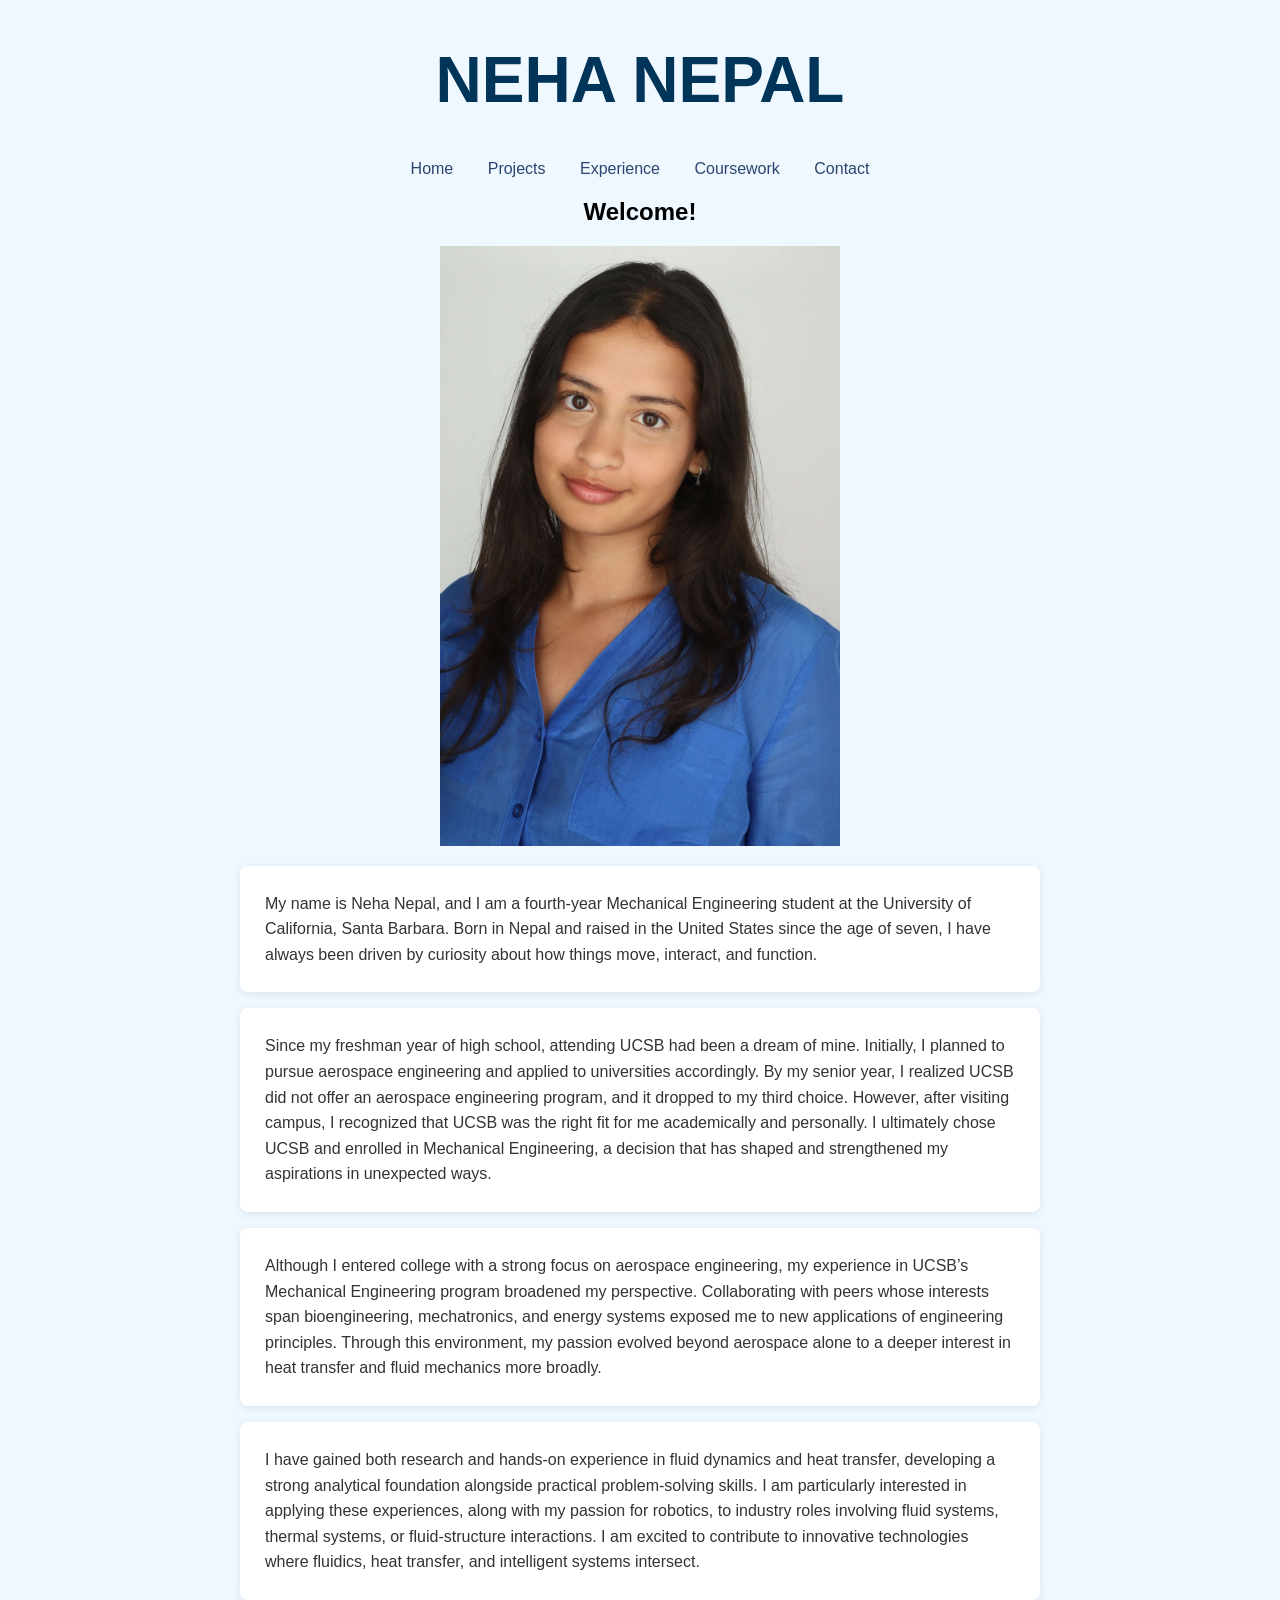
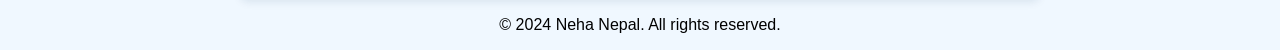
==== index.html @ f3dcdce3 "Update index.html" ====
<!DOCTYPE html>

<html lang="en">

<head>

  <meta charset="UTF-8" />

  <meta name="viewport" content="width=device-width, initial-scale=1.0" />

  <link rel="stylesheet" href="styles.css" />

  <title>Neha Nepal | Portfolio</title>

  <style>

  body {

    background-color: #f0f8ff;

    font-family: sans-serif;

    margin: 0;

    padding: 0;

  }

  header, h2 {

    text-align: center;

  }

  nav ul {

    list-style: none;

    padding: 0;

  }

  nav ul li {

    display: inline;

    margin: 0 15px;

  }

  a {

    color: #2B4570;

    text-decoration: none;

  }

  a:hover {

    color: #7180AC;

    text-decoration: underline;

  }

  #intro {

    max-width: 800px;

    margin: 0 auto;

    text-align: left;

  }

  #intro p {

    line-height: 1.6;

    color: #333;

    background-color: white;

    padding: 25px;

    border-radius: 8px;

    box-shadow: 0 2px 8px rgba(0, 52, 89, 0.1);

  }

  #intro img {

    display: block;

    margin: 20px auto;

  }

  footer {

    text-align: center;

  }

</style>

</head>

<body>

  <header>

    <h1 style="font-size: 4rem; color: #003459;">NEHA NEPAL</h1>

    <nav>

      <ul>

        <li><a href="index.html">Home</a></li>

        <li><a href="projects.html">Projects</a></li>

        <li><a href="experience.html">Experience</a></li>

        <li><a href="coursework.html">Coursework</a></li>

        <li><a href="contact.html">Contact</a></li>

      </ul>

    </nav>

  </header>

  <section id="intro">

   <h2>Welcome!</h2>
    <div class="intro-container">

    <img src="nehanepal@ucsb.edu-c0a8d455.jpg" width="400" alt="Neha Nepal" />

    <div class="intro-text">

    <p>My name is Neha Nepal, and I am a fourth-year Mechanical Engineering student at the University of California, Santa Barbara. Born in Nepal and raised in the United States since the age of seven, I have always been driven by curiosity about how things move, interact, and function. </p>



<p>Since my freshman year of high school, attending UCSB had been a dream of mine. Initially, I planned to pursue aerospace engineering and applied to universities accordingly. By my senior year, I realized UCSB did not offer an aerospace engineering program, and it dropped to my third choice. However, after visiting campus, I recognized that UCSB was the right fit for me academically and personally. I ultimately chose UCSB and enrolled in Mechanical Engineering, a decision that has shaped and strengthened my aspirations in unexpected ways.</p>



<p>Although I entered college with a strong focus on aerospace engineering, my experience in UCSB’s Mechanical Engineering program broadened my perspective. Collaborating with peers whose interests span bioengineering, mechatronics, and energy systems exposed me to new applications of engineering principles. Through this environment, my passion evolved beyond aerospace alone to a deeper interest in heat transfer and fluid mechanics more broadly.</p>



<p>I have gained both research and hands-on experience in fluid dynamics and heat transfer, developing a strong analytical foundation alongside practical problem-solving skills. I am particularly interested in applying these experiences, along with my passion for robotics, to industry roles involving fluid systems, thermal systems, or fluid-structure interactions. I am excited to contribute to innovative technologies where fluidics, heat transfer, and intelligent systems intersect.</p>

  </div>

  </div>
</section>



  <footer>

    <p>&copy; 2024 Neha Nepal. All rights reserved.</p>

  </footer>

</body>

</html>
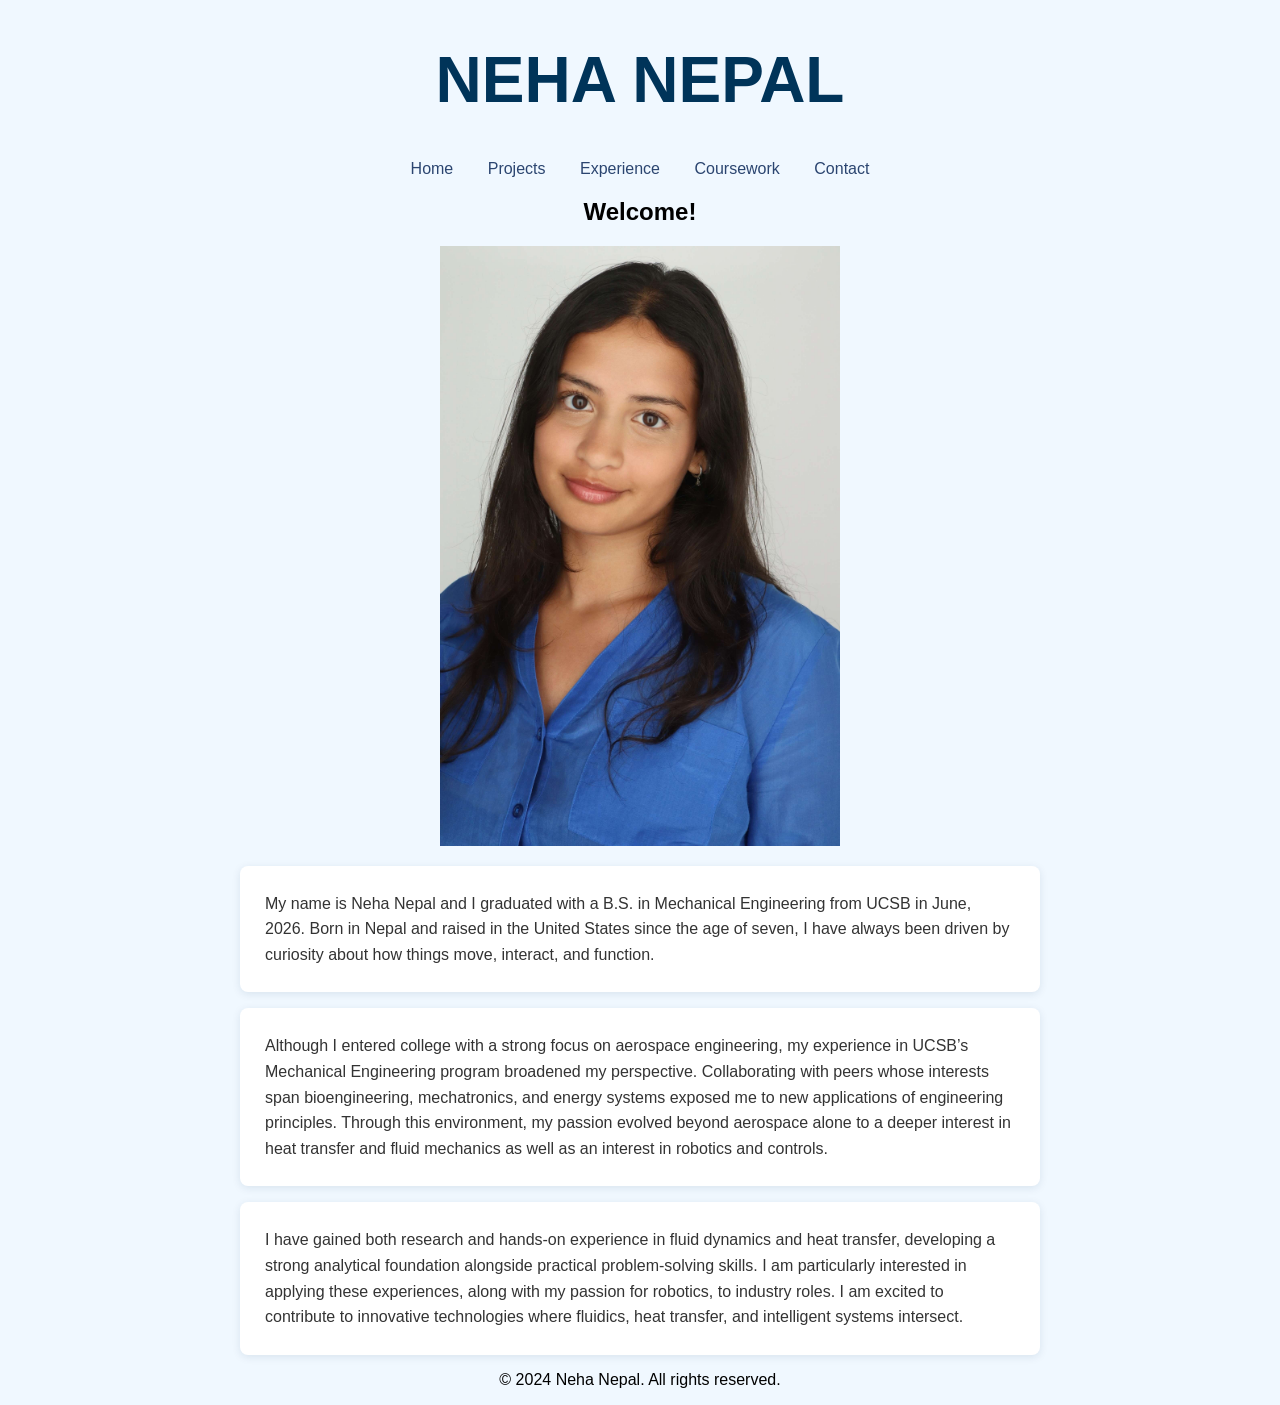
==== commit a9988194: "Update index.html" ====
--- a/index.html
+++ b/index.html
@@ -143,19 +143,14 @@
 
     <div class="intro-text">
 
-    <p>My name is Neha Nepal, and I am a fourth-year Mechanical Engineering student at the University of California, Santa Barbara. Born in Nepal and raised in the United States since the age of seven, I have always been driven by curiosity about how things move, interact, and function. </p>
+   <p>My name is Neha Nepal and I graduated with a B.S. in Mechanical Engineering from UCSB in June, 2026. Born in Nepal and raised in the United States since the age of seven, I have always been driven by curiosity about how things move, interact, and function. </p>
+
+
+<p>Although I entered college with a strong focus on aerospace engineering, my experience in UCSB’s Mechanical Engineering program broadened my perspective. Collaborating with peers whose interests span bioengineering, mechatronics, and energy systems exposed me to new applications of engineering principles. Through this environment, my passion evolved beyond aerospace alone to a deeper interest in heat transfer and fluid mechanics as well as an interest in robotics and controls.</p>
 
 
 
-<p>Since my freshman year of high school, attending UCSB had been a dream of mine. Initially, I planned to pursue aerospace engineering and applied to universities accordingly. By my senior year, I realized UCSB did not offer an aerospace engineering program, and it dropped to my third choice. However, after visiting campus, I recognized that UCSB was the right fit for me academically and personally. I ultimately chose UCSB and enrolled in Mechanical Engineering, a decision that has shaped and strengthened my aspirations in unexpected ways.</p>
-
-
-
-<p>Although I entered college with a strong focus on aerospace engineering, my experience in UCSB’s Mechanical Engineering program broadened my perspective. Collaborating with peers whose interests span bioengineering, mechatronics, and energy systems exposed me to new applications of engineering principles. Through this environment, my passion evolved beyond aerospace alone to a deeper interest in heat transfer and fluid mechanics more broadly.</p>
-
-
-
-<p>I have gained both research and hands-on experience in fluid dynamics and heat transfer, developing a strong analytical foundation alongside practical problem-solving skills. I am particularly interested in applying these experiences, along with my passion for robotics, to industry roles involving fluid systems, thermal systems, or fluid-structure interactions. I am excited to contribute to innovative technologies where fluidics, heat transfer, and intelligent systems intersect.</p>
+<p>I have gained both research and hands-on experience in fluid dynamics and heat transfer, developing a strong analytical foundation alongside practical problem-solving skills. I am particularly interested in applying these experiences, along with my passion for robotics, to industry roles. I am excited to contribute to innovative technologies where fluidics, heat transfer, and intelligent systems intersect.</p>
 
   </div>
 
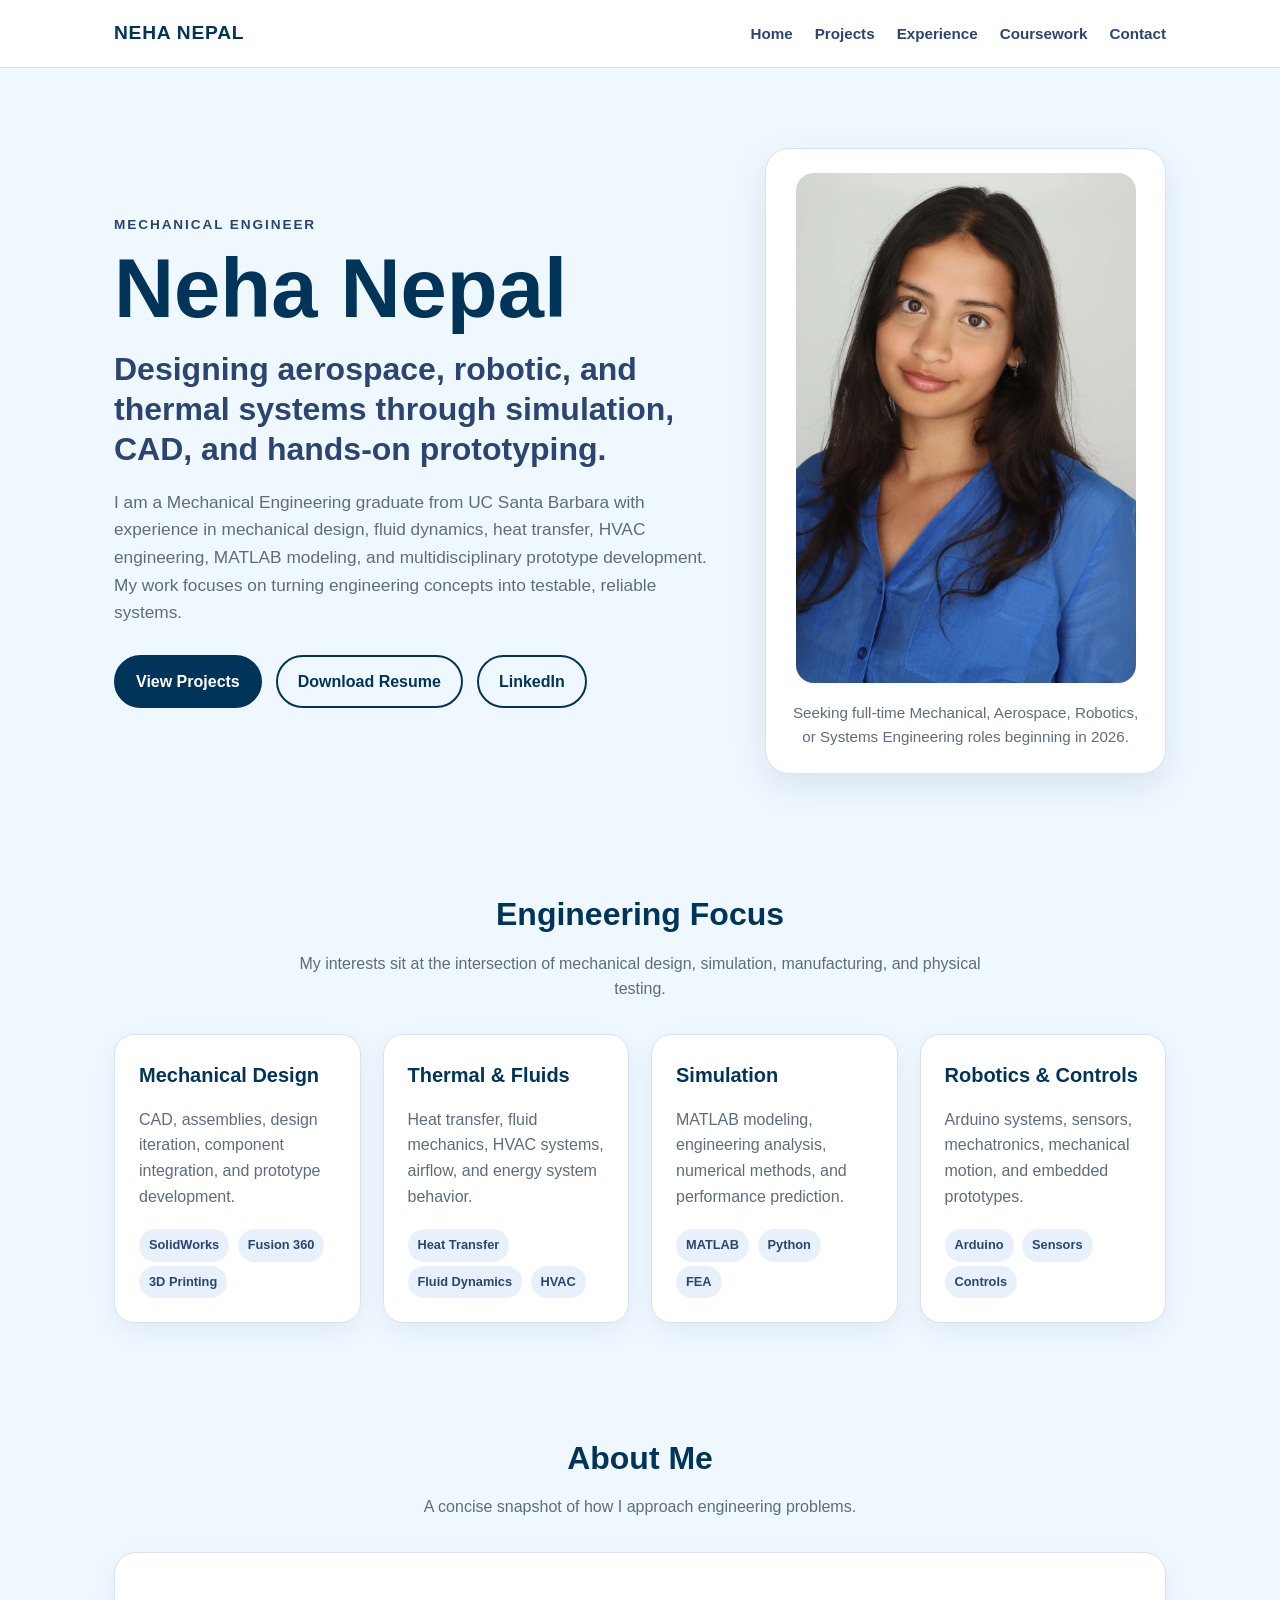
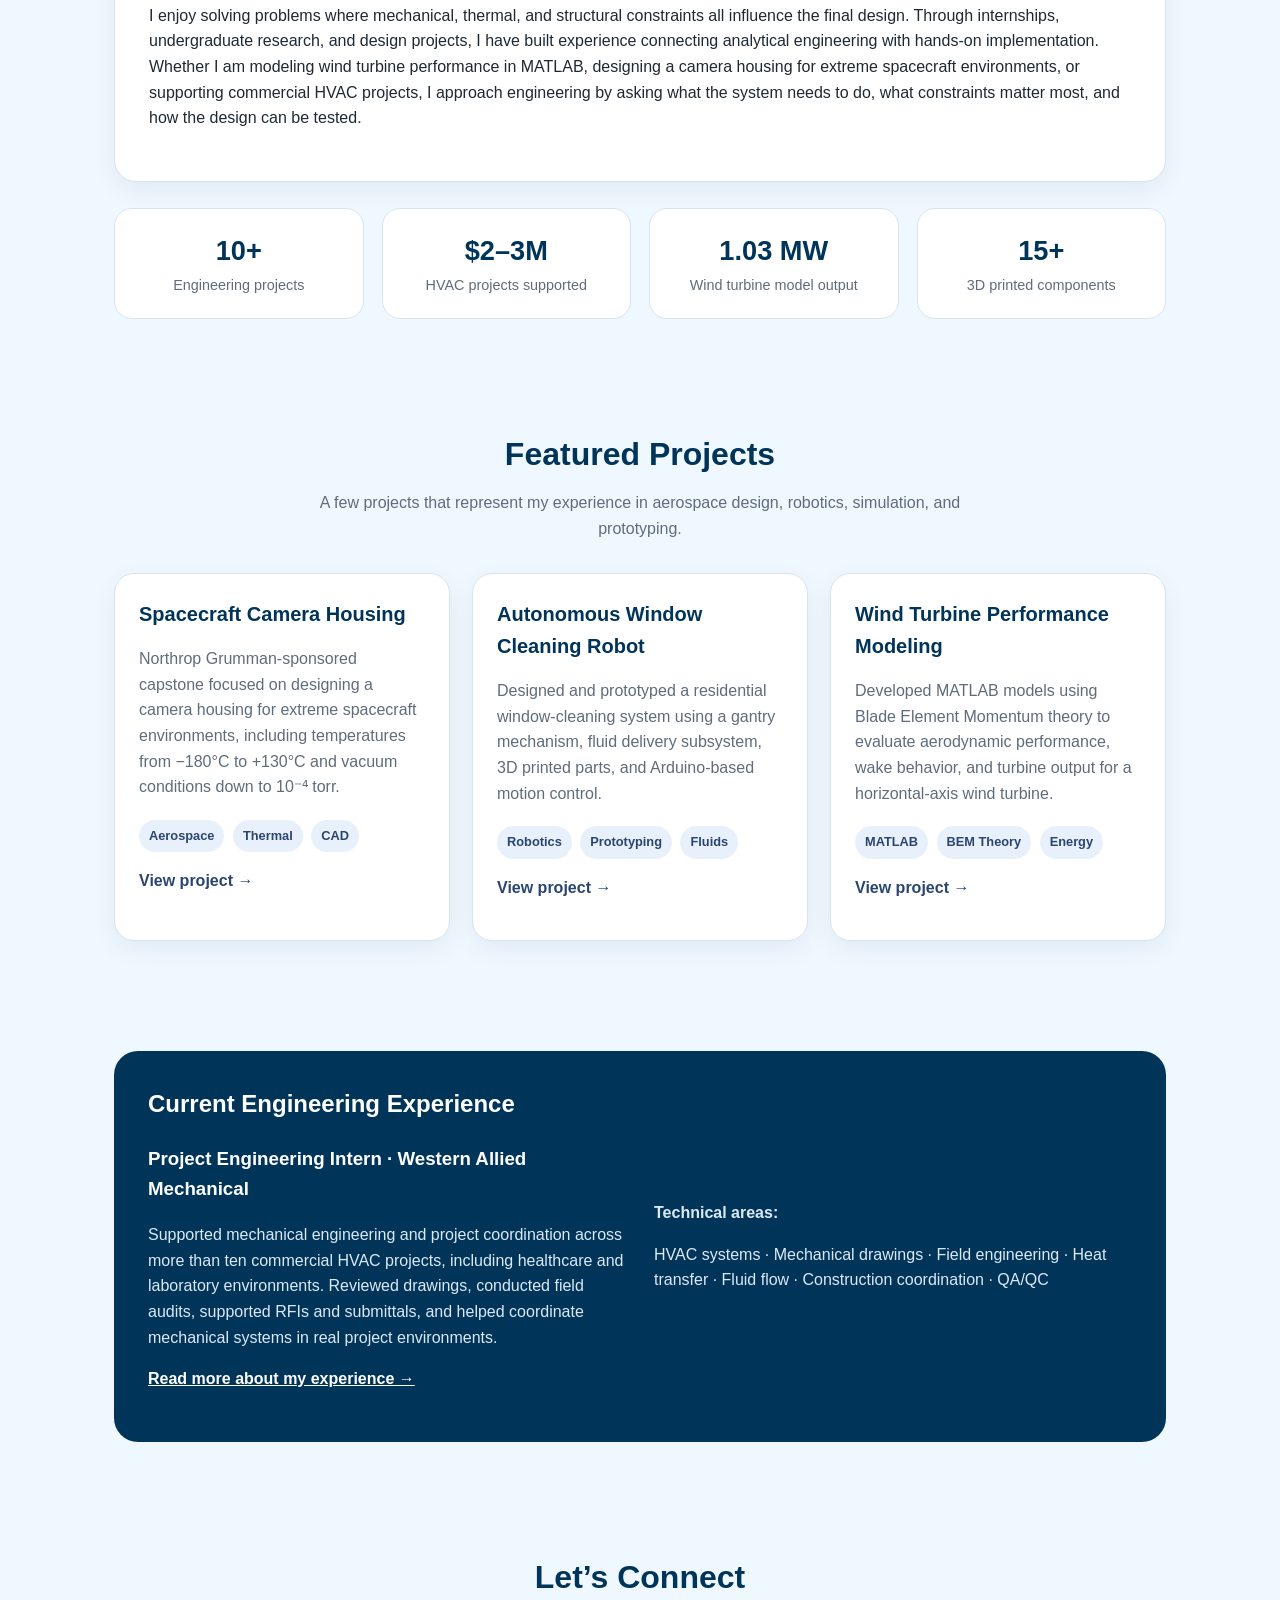
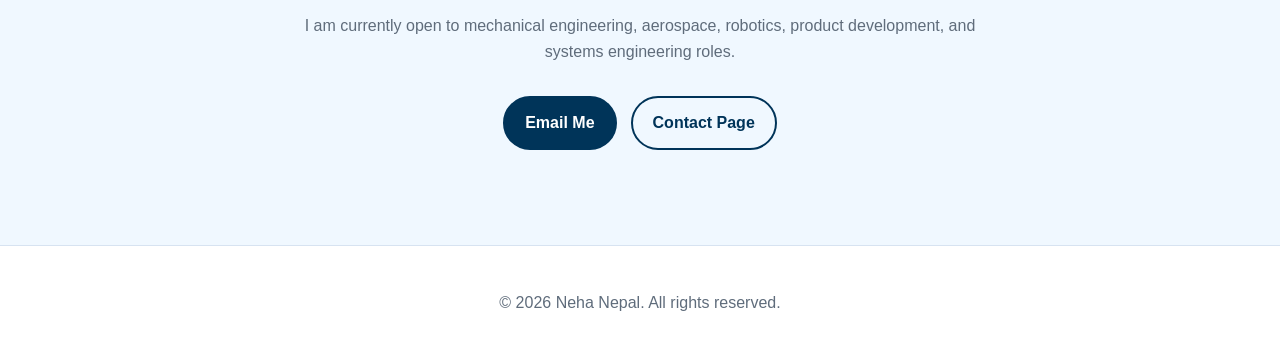
==== commit 4588684f: "Update index.html" ====
--- a/index.html
+++ b/index.html
@@ -1,170 +1,560 @@
 <!DOCTYPE html>
-
 <html lang="en">
-
 <head>
-
   <meta charset="UTF-8" />
-
   <meta name="viewport" content="width=device-width, initial-scale=1.0" />
-
-  <link rel="stylesheet" href="styles.css" />
-
-  <title>Neha Nepal | Portfolio</title>
+  <title>Neha Nepal | Mechanical Engineer</title>
 
   <style>
-
-  body {
-
-    background-color: #f0f8ff;
-
-    font-family: sans-serif;
-
-    margin: 0;
-
-    padding: 0;
-
-  }
-
-  header, h2 {
-
-    text-align: center;
-
-  }
-
-  nav ul {
-
-    list-style: none;
-
-    padding: 0;
-
-  }
-
-  nav ul li {
-
-    display: inline;
-
-    margin: 0 15px;
-
-  }
-
-  a {
-
-    color: #2B4570;
-
-    text-decoration: none;
-
-  }
-
-  a:hover {
-
-    color: #7180AC;
-
-    text-decoration: underline;
-
-  }
-
-  #intro {
-
-    max-width: 800px;
-
-    margin: 0 auto;
-
-    text-align: left;
-
-  }
-
-  #intro p {
-
-    line-height: 1.6;
-
-    color: #333;
-
-    background-color: white;
-
-    padding: 25px;
-
-    border-radius: 8px;
-
-    box-shadow: 0 2px 8px rgba(0, 52, 89, 0.1);
-
-  }
-
-  #intro img {
-
-    display: block;
-
-    margin: 20px auto;
-
-  }
-
-  footer {
-
-    text-align: center;
-
-  }
-
-</style>
-
+    :root {
+      --navy: #003459;
+      --blue: #2B4570;
+      --soft-blue: #f0f8ff;
+      --light-card: #ffffff;
+      --text: #1f2933;
+      --muted: #5f6c7b;
+      --accent: #7180AC;
+      --border: #d7e3f1;
+    }
+
+    * {
+      box-sizing: border-box;
+    }
+
+    body {
+      margin: 0;
+      font-family: Arial, Helvetica, sans-serif;
+      background: var(--soft-blue);
+      color: var(--text);
+      line-height: 1.6;
+    }
+
+    a {
+      color: var(--blue);
+      text-decoration: none;
+      font-weight: 600;
+    }
+
+    a:hover {
+      color: var(--accent);
+      text-decoration: underline;
+    }
+
+    header {
+      background: white;
+      border-bottom: 1px solid var(--border);
+      position: sticky;
+      top: 0;
+      z-index: 10;
+    }
+
+    .nav-container {
+      max-width: 1100px;
+      margin: 0 auto;
+      padding: 18px 24px;
+      display: flex;
+      justify-content: space-between;
+      align-items: center;
+      gap: 20px;
+    }
+
+    .logo {
+      font-size: 1.2rem;
+      font-weight: 800;
+      color: var(--navy);
+      letter-spacing: 0.04em;
+    }
+
+    nav ul {
+      list-style: none;
+      display: flex;
+      gap: 22px;
+      padding: 0;
+      margin: 0;
+      flex-wrap: wrap;
+    }
+
+    nav a {
+      font-size: 0.95rem;
+    }
+
+    .hero {
+      max-width: 1100px;
+      margin: 0 auto;
+      padding: 80px 24px 60px;
+      display: grid;
+      grid-template-columns: 1.2fr 0.8fr;
+      gap: 50px;
+      align-items: center;
+    }
+
+    .eyebrow {
+      color: var(--blue);
+      font-weight: 700;
+      text-transform: uppercase;
+      letter-spacing: 0.14em;
+      font-size: 0.85rem;
+      margin-bottom: 12px;
+    }
+
+    .hero h1 {
+      font-size: clamp(2.8rem, 7vw, 5.2rem);
+      line-height: 1;
+      margin: 0 0 18px;
+      color: var(--navy);
+    }
+
+    .hero h2 {
+      font-size: clamp(1.35rem, 3vw, 2rem);
+      line-height: 1.25;
+      margin: 0 0 20px;
+      color: var(--blue);
+      font-weight: 700;
+    }
+
+    .hero p {
+      font-size: 1.08rem;
+      color: var(--muted);
+      max-width: 650px;
+      margin-bottom: 28px;
+    }
+
+    .button-row {
+      display: flex;
+      gap: 14px;
+      flex-wrap: wrap;
+    }
+
+    .button {
+      display: inline-block;
+      padding: 12px 20px;
+      border-radius: 999px;
+      background: var(--navy);
+      color: white;
+      font-weight: 700;
+      border: 2px solid var(--navy);
+    }
+
+    .button:hover {
+      background: var(--blue);
+      color: white;
+      text-decoration: none;
+    }
+
+    .button.secondary {
+      background: transparent;
+      color: var(--navy);
+    }
+
+    .button.secondary:hover {
+      background: white;
+      color: var(--blue);
+    }
+
+    .hero-card {
+      background: white;
+      border: 1px solid var(--border);
+      border-radius: 24px;
+      padding: 24px;
+      box-shadow: 0 12px 35px rgba(0, 52, 89, 0.10);
+      text-align: center;
+    }
+
+    .hero-card img {
+      width: 100%;
+      max-width: 340px;
+      border-radius: 18px;
+      display: block;
+      margin: 0 auto 18px;
+    }
+
+    .hero-card p {
+      margin: 0;
+      font-size: 0.95rem;
+      color: var(--muted);
+    }
+
+    section {
+      max-width: 1100px;
+      margin: 0 auto;
+      padding: 55px 24px;
+    }
+
+    .section-heading {
+      text-align: center;
+      margin-bottom: 32px;
+    }
+
+    .section-heading h2 {
+      color: var(--navy);
+      font-size: 2rem;
+      margin: 0 0 10px;
+    }
+
+    .section-heading p {
+      color: var(--muted);
+      max-width: 700px;
+      margin: 0 auto;
+    }
+
+    .about-box {
+      background: white;
+      border: 1px solid var(--border);
+      border-radius: 22px;
+      padding: 34px;
+      box-shadow: 0 8px 24px rgba(0, 52, 89, 0.07);
+    }
+
+    .grid {
+      display: grid;
+      gap: 22px;
+    }
+
+    .focus-grid {
+      grid-template-columns: repeat(4, 1fr);
+    }
+
+    .project-grid {
+      grid-template-columns: repeat(3, 1fr);
+    }
+
+    .card {
+      background: white;
+      border: 1px solid var(--border);
+      border-radius: 20px;
+      padding: 24px;
+      box-shadow: 0 8px 24px rgba(0, 52, 89, 0.07);
+    }
+
+    .card h3 {
+      color: var(--navy);
+      margin-top: 0;
+      margin-bottom: 10px;
+      font-size: 1.25rem;
+    }
+
+    .card p {
+      color: var(--muted);
+      margin-bottom: 16px;
+    }
+
+    .tag {
+      display: inline-block;
+      font-size: 0.8rem;
+      background: #e8f1fb;
+      color: var(--blue);
+      padding: 6px 10px;
+      border-radius: 999px;
+      margin: 4px 4px 0 0;
+      font-weight: 700;
+    }
+
+    .stats {
+      display: grid;
+      grid-template-columns: repeat(4, 1fr);
+      gap: 18px;
+      margin-top: 26px;
+    }
+
+    .stat {
+      background: white;
+      border: 1px solid var(--border);
+      border-radius: 18px;
+      padding: 20px;
+      text-align: center;
+    }
+
+    .stat strong {
+      display: block;
+      font-size: 1.7rem;
+      color: var(--navy);
+    }
+
+    .stat span {
+      color: var(--muted);
+      font-size: 0.9rem;
+    }
+
+    .experience-highlight {
+      background: var(--navy);
+      color: white;
+      border-radius: 24px;
+      padding: 34px;
+      display: grid;
+      grid-template-columns: 1fr 1fr;
+      gap: 28px;
+      align-items: center;
+    }
+
+    .experience-highlight h2,
+    .experience-highlight h3 {
+      color: white;
+      margin-top: 0;
+    }
+
+    .experience-highlight p {
+      color: #dce9f5;
+    }
+
+    .experience-highlight a {
+      color: white;
+      text-decoration: underline;
+    }
+
+    footer {
+      background: white;
+      border-top: 1px solid var(--border);
+      text-align: center;
+      padding: 28px 20px;
+      color: var(--muted);
+      margin-top: 40px;
+    }
+
+    @media (max-width: 850px) {
+      .hero,
+      .experience-highlight {
+        grid-template-columns: 1fr;
+      }
+
+      .focus-grid,
+      .project-grid,
+      .stats {
+        grid-template-columns: 1fr 1fr;
+      }
+
+      .nav-container {
+        flex-direction: column;
+      }
+    }
+
+    @media (max-width: 560px) {
+      .focus-grid,
+      .project-grid,
+      .stats {
+        grid-template-columns: 1fr;
+      }
+
+      nav ul {
+        justify-content: center;
+      }
+
+      .hero {
+        padding-top: 50px;
+      }
+    }
+  </style>
 </head>
 
 <body>
-
   <header>
-
-    <h1 style="font-size: 4rem; color: #003459;">NEHA NEPAL</h1>
-
-    <nav>
-
-      <ul>
-
-        <li><a href="index.html">Home</a></li>
-
-        <li><a href="projects.html">Projects</a></li>
-
-        <li><a href="experience.html">Experience</a></li>
-
-        <li><a href="coursework.html">Coursework</a></li>
-
-        <li><a href="contact.html">Contact</a></li>
-
-      </ul>
-
-    </nav>
-
+    <div class="nav-container">
+      <a class="logo" href="index.html">NEHA NEPAL</a>
+      <nav>
+        <ul>
+          <li><a href="index.html">Home</a></li>
+          <li><a href="projects.html">Projects</a></li>
+          <li><a href="experience.html">Experience</a></li>
+          <li><a href="coursework.html">Coursework</a></li>
+          <li><a href="contact.html">Contact</a></li>
+        </ul>
+      </nav>
+    </div>
   </header>
 
-  <section id="intro">
-
-   <h2>Welcome!</h2>
-    <div class="intro-container">
-
-    <img src="nehanepal@ucsb.edu-c0a8d455.jpg" width="400" alt="Neha Nepal" />
-
-    <div class="intro-text">
-
-   <p>My name is Neha Nepal and I graduated with a B.S. in Mechanical Engineering from UCSB in June, 2026. Born in Nepal and raised in the United States since the age of seven, I have always been driven by curiosity about how things move, interact, and function. </p>
-
-
-<p>Although I entered college with a strong focus on aerospace engineering, my experience in UCSB’s Mechanical Engineering program broadened my perspective. Collaborating with peers whose interests span bioengineering, mechatronics, and energy systems exposed me to new applications of engineering principles. Through this environment, my passion evolved beyond aerospace alone to a deeper interest in heat transfer and fluid mechanics as well as an interest in robotics and controls.</p>
-
-
-
-<p>I have gained both research and hands-on experience in fluid dynamics and heat transfer, developing a strong analytical foundation alongside practical problem-solving skills. I am particularly interested in applying these experiences, along with my passion for robotics, to industry roles. I am excited to contribute to innovative technologies where fluidics, heat transfer, and intelligent systems intersect.</p>
-
-  </div>
-
-  </div>
-</section>
-
-
+  <main>
+    <section class="hero">
+      <div>
+        <div class="eyebrow">Mechanical Engineer</div>
+        <h1>Neha Nepal</h1>
+        <h2>Designing aerospace, robotic, and thermal systems through simulation, CAD, and hands-on prototyping.</h2>
+        <p>
+          I am a Mechanical Engineering graduate from UC Santa Barbara with experience in mechanical design,
+          fluid dynamics, heat transfer, HVAC engineering, MATLAB modeling, and multidisciplinary prototype development.
+          My work focuses on turning engineering concepts into testable, reliable systems.
+        </p>
+
+        <div class="button-row">
+          <a class="button" href="projects.html">View Projects</a>
+          <a class="button secondary" href="RESUME (1) - Google Docs.pdf" target="_blank">Download Resume</a>
+          <a class="button secondary" href="https://www.linkedin.com/in/nehanepal/" target="_blank">LinkedIn</a>
+        </div>
+      </div>
+
+      <div class="hero-card">
+        <img src="nehanepal@ucsb.edu-c0a8d455.jpg" alt="Neha Nepal" />
+        <p>
+          Seeking full-time Mechanical, Aerospace, Robotics, or Systems Engineering roles beginning in 2026.
+        </p>
+      </div>
+    </section>
+
+    <section>
+      <div class="section-heading">
+        <h2>Engineering Focus</h2>
+        <p>
+          My interests sit at the intersection of mechanical design, simulation, manufacturing, and physical testing.
+        </p>
+      </div>
+
+      <div class="grid focus-grid">
+        <div class="card">
+          <h3>Mechanical Design</h3>
+          <p>CAD, assemblies, design iteration, component integration, and prototype development.</p>
+          <span class="tag">SolidWorks</span>
+          <span class="tag">Fusion 360</span>
+          <span class="tag">3D Printing</span>
+        </div>
+
+        <div class="card">
+          <h3>Thermal & Fluids</h3>
+          <p>Heat transfer, fluid mechanics, HVAC systems, airflow, and energy system behavior.</p>
+          <span class="tag">Heat Transfer</span>
+          <span class="tag">Fluid Dynamics</span>
+          <span class="tag">HVAC</span>
+        </div>
+
+        <div class="card">
+          <h3>Simulation</h3>
+          <p>MATLAB modeling, engineering analysis, numerical methods, and performance prediction.</p>
+          <span class="tag">MATLAB</span>
+          <span class="tag">Python</span>
+          <span class="tag">FEA</span>
+        </div>
+
+        <div class="card">
+          <h3>Robotics & Controls</h3>
+          <p>Arduino systems, sensors, mechatronics, mechanical motion, and embedded prototypes.</p>
+          <span class="tag">Arduino</span>
+          <span class="tag">Sensors</span>
+          <span class="tag">Controls</span>
+        </div>
+      </div>
+    </section>
+
+    <section>
+      <div class="section-heading">
+        <h2>About Me</h2>
+        <p>
+          A concise snapshot of how I approach engineering problems.
+        </p>
+      </div>
+
+      <div class="about-box">
+        <p>
+          I enjoy solving problems where mechanical, thermal, and structural constraints all influence the final design.
+          Through internships, undergraduate research, and design projects, I have built experience connecting analytical
+          engineering with hands-on implementation. Whether I am modeling wind turbine performance in MATLAB, designing a
+          camera housing for extreme spacecraft environments, or supporting commercial HVAC projects, I approach engineering
+          by asking what the system needs to do, what constraints matter most, and how the design can be tested.
+        </p>
+      </div>
+
+      <div class="stats">
+        <div class="stat">
+          <strong>10+</strong>
+          <span>Engineering projects</span>
+        </div>
+        <div class="stat">
+          <strong>$2–3M</strong>
+          <span>HVAC projects supported</span>
+        </div>
+        <div class="stat">
+          <strong>1.03 MW</strong>
+          <span>Wind turbine model output</span>
+        </div>
+        <div class="stat">
+          <strong>15+</strong>
+          <span>3D printed components</span>
+        </div>
+      </div>
+    </section>
+
+    <section>
+      <div class="section-heading">
+        <h2>Featured Projects</h2>
+        <p>
+          A few projects that represent my experience in aerospace design, robotics, simulation, and prototyping.
+        </p>
+      </div>
+
+      <div class="grid project-grid">
+        <div class="card">
+          <h3>Spacecraft Camera Housing</h3>
+          <p>
+            Northrop Grumman-sponsored capstone focused on designing a camera housing for extreme spacecraft
+            environments, including temperatures from −180°C to +130°C and vacuum conditions down to 10⁻⁴ torr.
+          </p>
+          <span class="tag">Aerospace</span>
+          <span class="tag">Thermal</span>
+          <span class="tag">CAD</span>
+          <p><a href="projects.html#capstone">View project →</a></p>
+        </div>
+
+        <div class="card">
+          <h3>Autonomous Window Cleaning Robot</h3>
+          <p>
+            Designed and prototyped a residential window-cleaning system using a gantry mechanism, fluid delivery
+            subsystem, 3D printed parts, and Arduino-based motion control.
+          </p>
+          <span class="tag">Robotics</span>
+          <span class="tag">Prototyping</span>
+          <span class="tag">Fluids</span>
+          <p><a href="projects.html#automatic-window-washer">View project →</a></p>
+        </div>
+
+        <div class="card">
+          <h3>Wind Turbine Performance Modeling</h3>
+          <p>
+            Developed MATLAB models using Blade Element Momentum theory to evaluate aerodynamic performance,
+            wake behavior, and turbine output for a horizontal-axis wind turbine.
+          </p>
+          <span class="tag">MATLAB</span>
+          <span class="tag">BEM Theory</span>
+          <span class="tag">Energy</span>
+          <p><a href="projects.html#airfoil-project">View project →</a></p>
+        </div>
+      </div>
+    </section>
+
+    <section>
+      <div class="experience-highlight">
+        <div>
+          <h2>Current Engineering Experience</h2>
+          <h3>Project Engineering Intern · Western Allied Mechanical</h3>
+          <p>
+            Supported mechanical engineering and project coordination across more than ten commercial HVAC projects,
+            including healthcare and laboratory environments. Reviewed drawings, conducted field audits, supported RFIs
+            and submittals, and helped coordinate mechanical systems in real project environments.
+          </p>
+          <p><a href="experience.html">Read more about my experience →</a></p>
+        </div>
+
+        <div>
+          <p><strong>Technical areas:</strong></p>
+          <p>
+            HVAC systems · Mechanical drawings · Field engineering · Heat transfer · Fluid flow · Construction coordination · QA/QC
+          </p>
+        </div>
+      </div>
+    </section>
+
+    <section>
+      <div class="section-heading">
+        <h2>Let’s Connect</h2>
+        <p>
+          I am currently open to mechanical engineering, aerospace, robotics, product development, and systems engineering roles.
+        </p>
+      </div>
+
+      <div class="button-row" style="justify-content: center;">
+        <a class="button" href="mailto:nepalneha1@gmail.com">Email Me</a>
+        <a class="button secondary" href="contact.html">Contact Page</a>
+      </div>
+    </section>
+  </main>
 
   <footer>
-
-    <p>&copy; 2024 Neha Nepal. All rights reserved.</p>
-
+    <p>&copy; 2026 Neha Nepal. All rights reserved.</p>
   </footer>
-
 </body>
-
 </html>
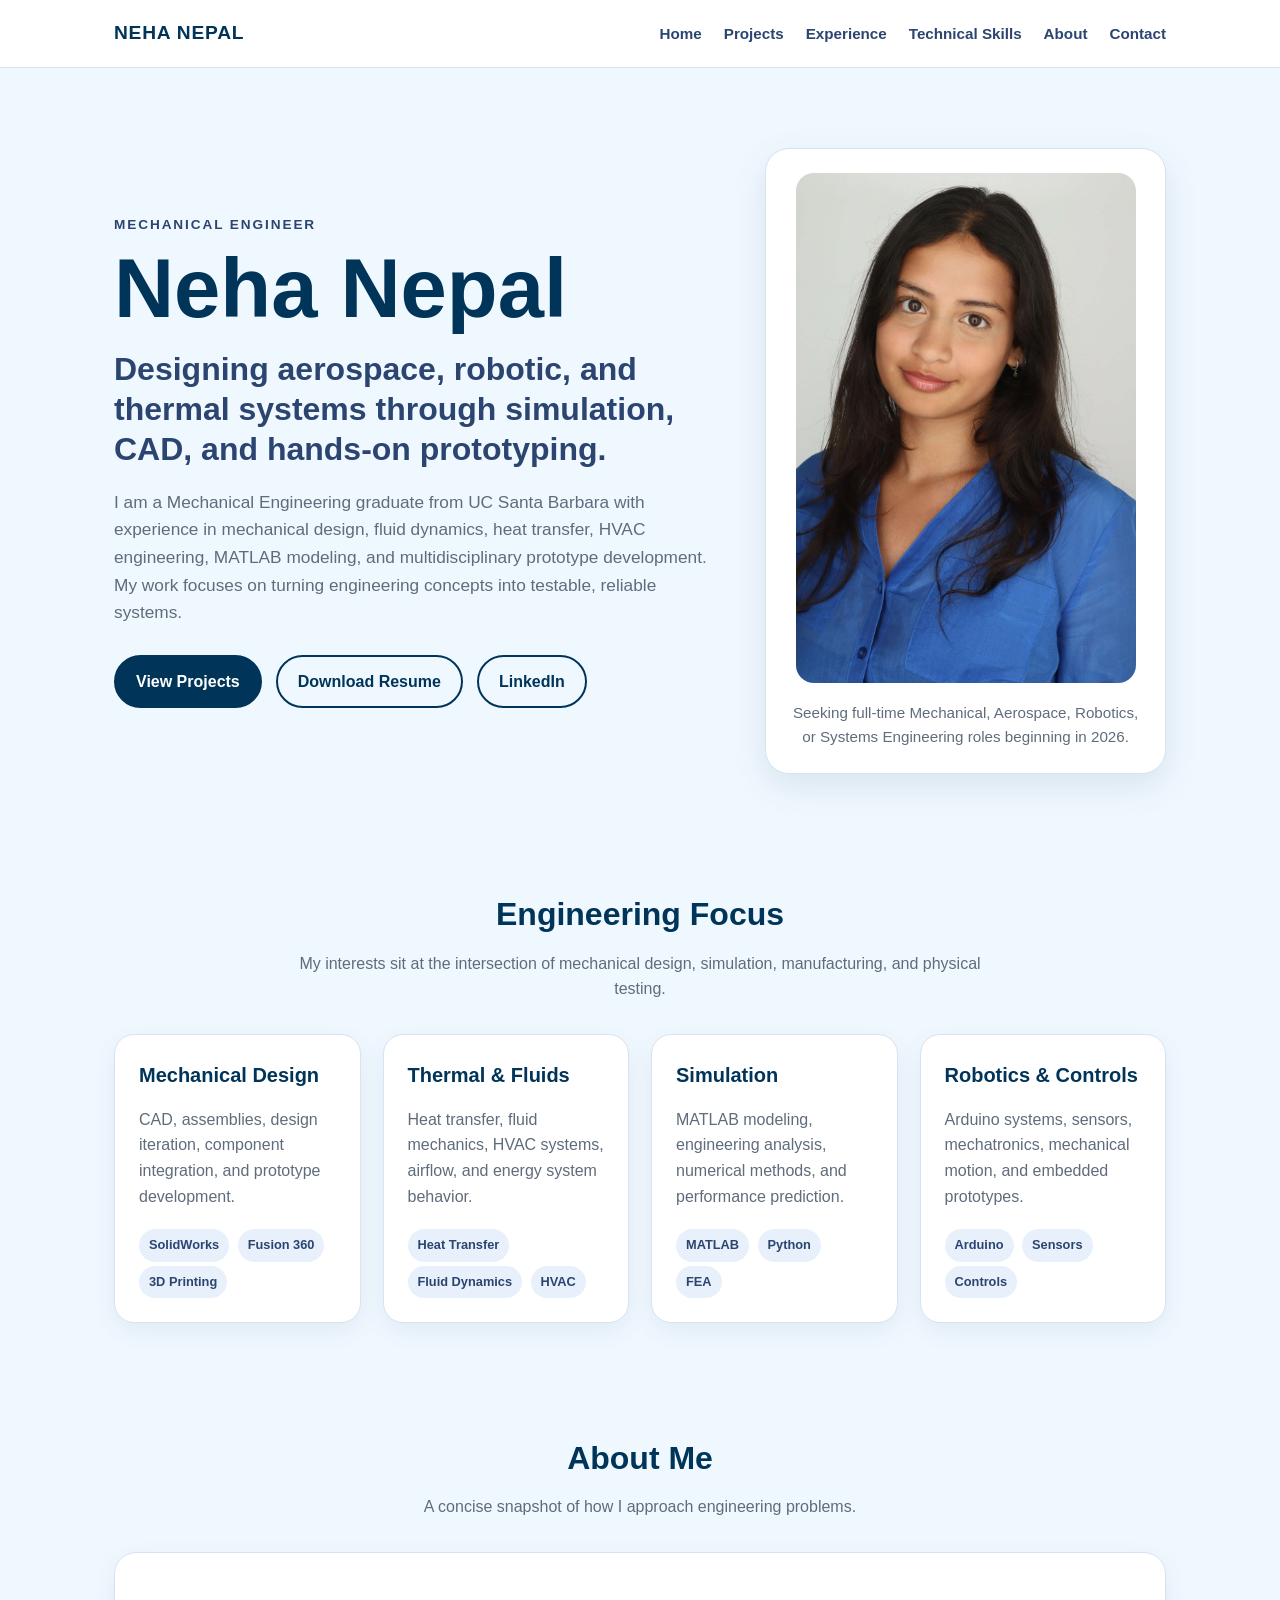
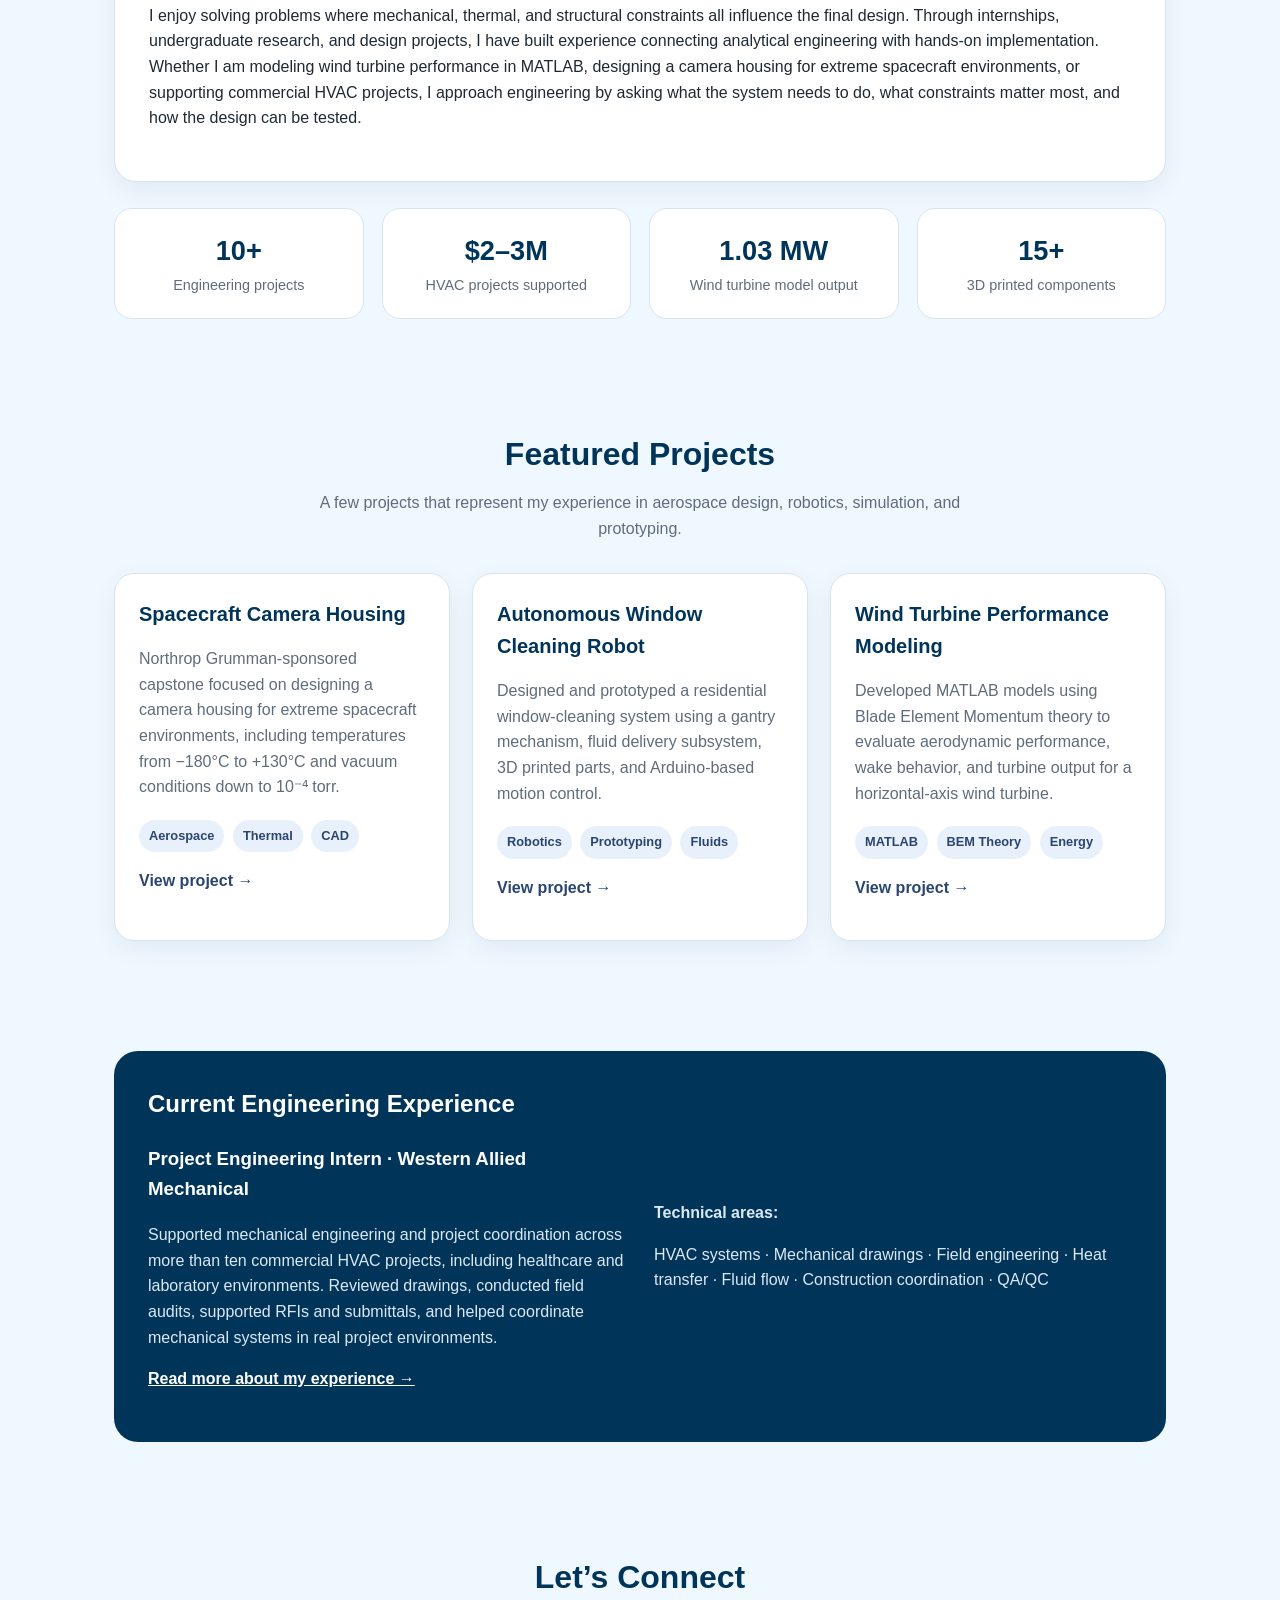
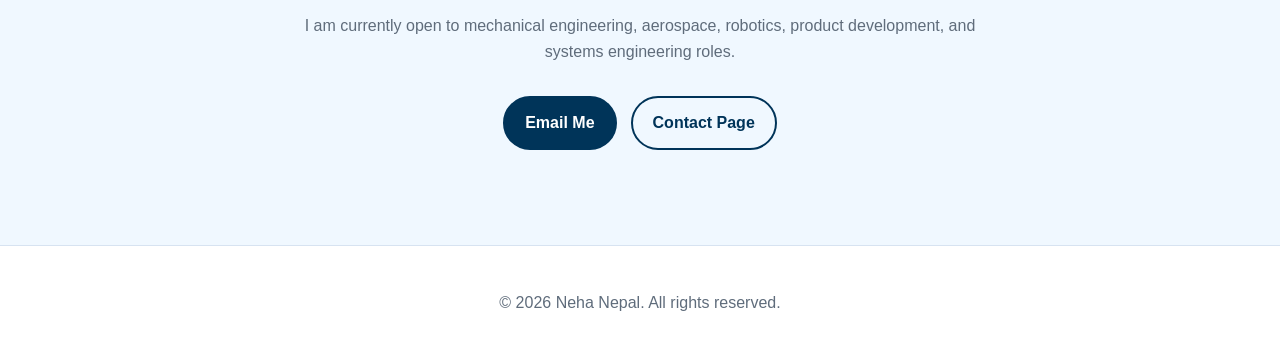
==== commit 3623cd13: "Update index.html" ====
--- a/index.html
+++ b/index.html
@@ -354,7 +354,8 @@
           <li><a href="index.html">Home</a></li>
           <li><a href="projects.html">Projects</a></li>
           <li><a href="experience.html">Experience</a></li>
-          <li><a href="coursework.html">Coursework</a></li>
+          <li><a href="skills.html">Technical Skills</a></li>
+          <li><a href="about.html">About</a></li>
           <li><a href="contact.html">Contact</a></li>
         </ul>
       </nav>
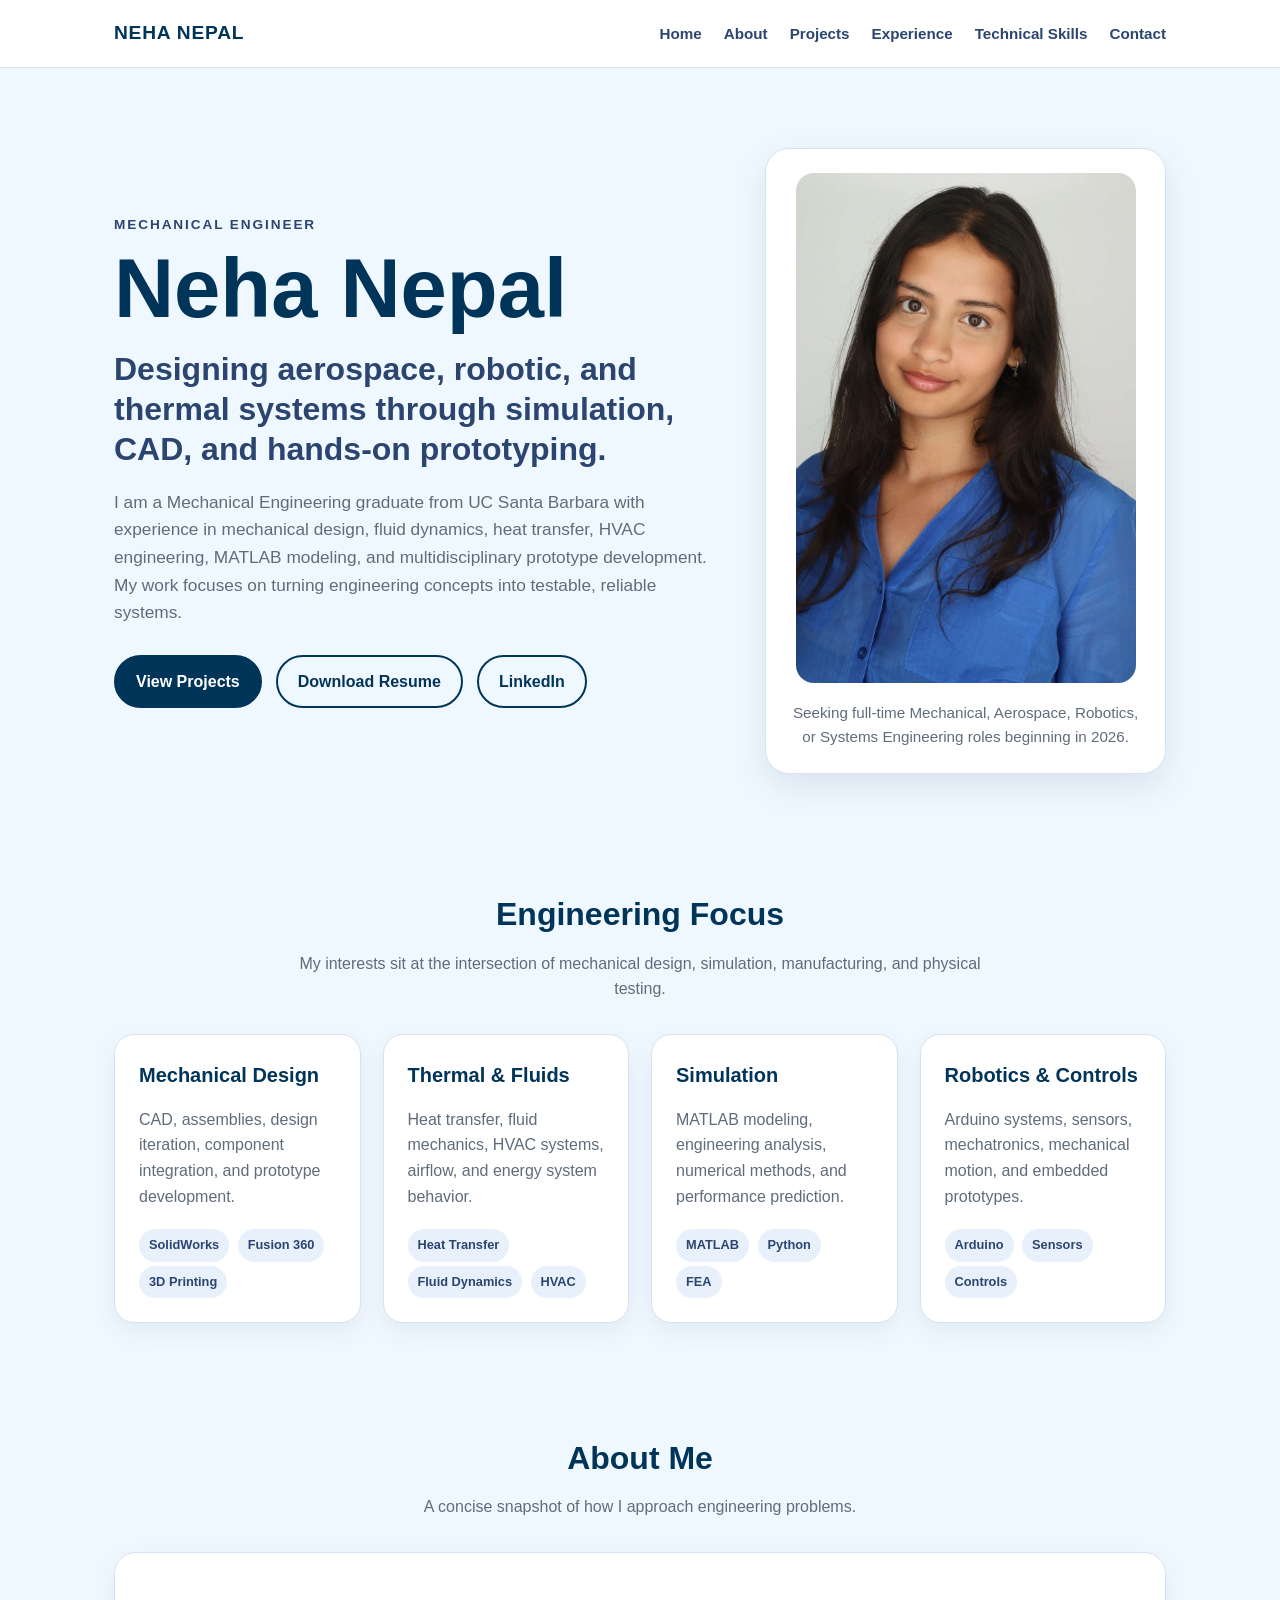
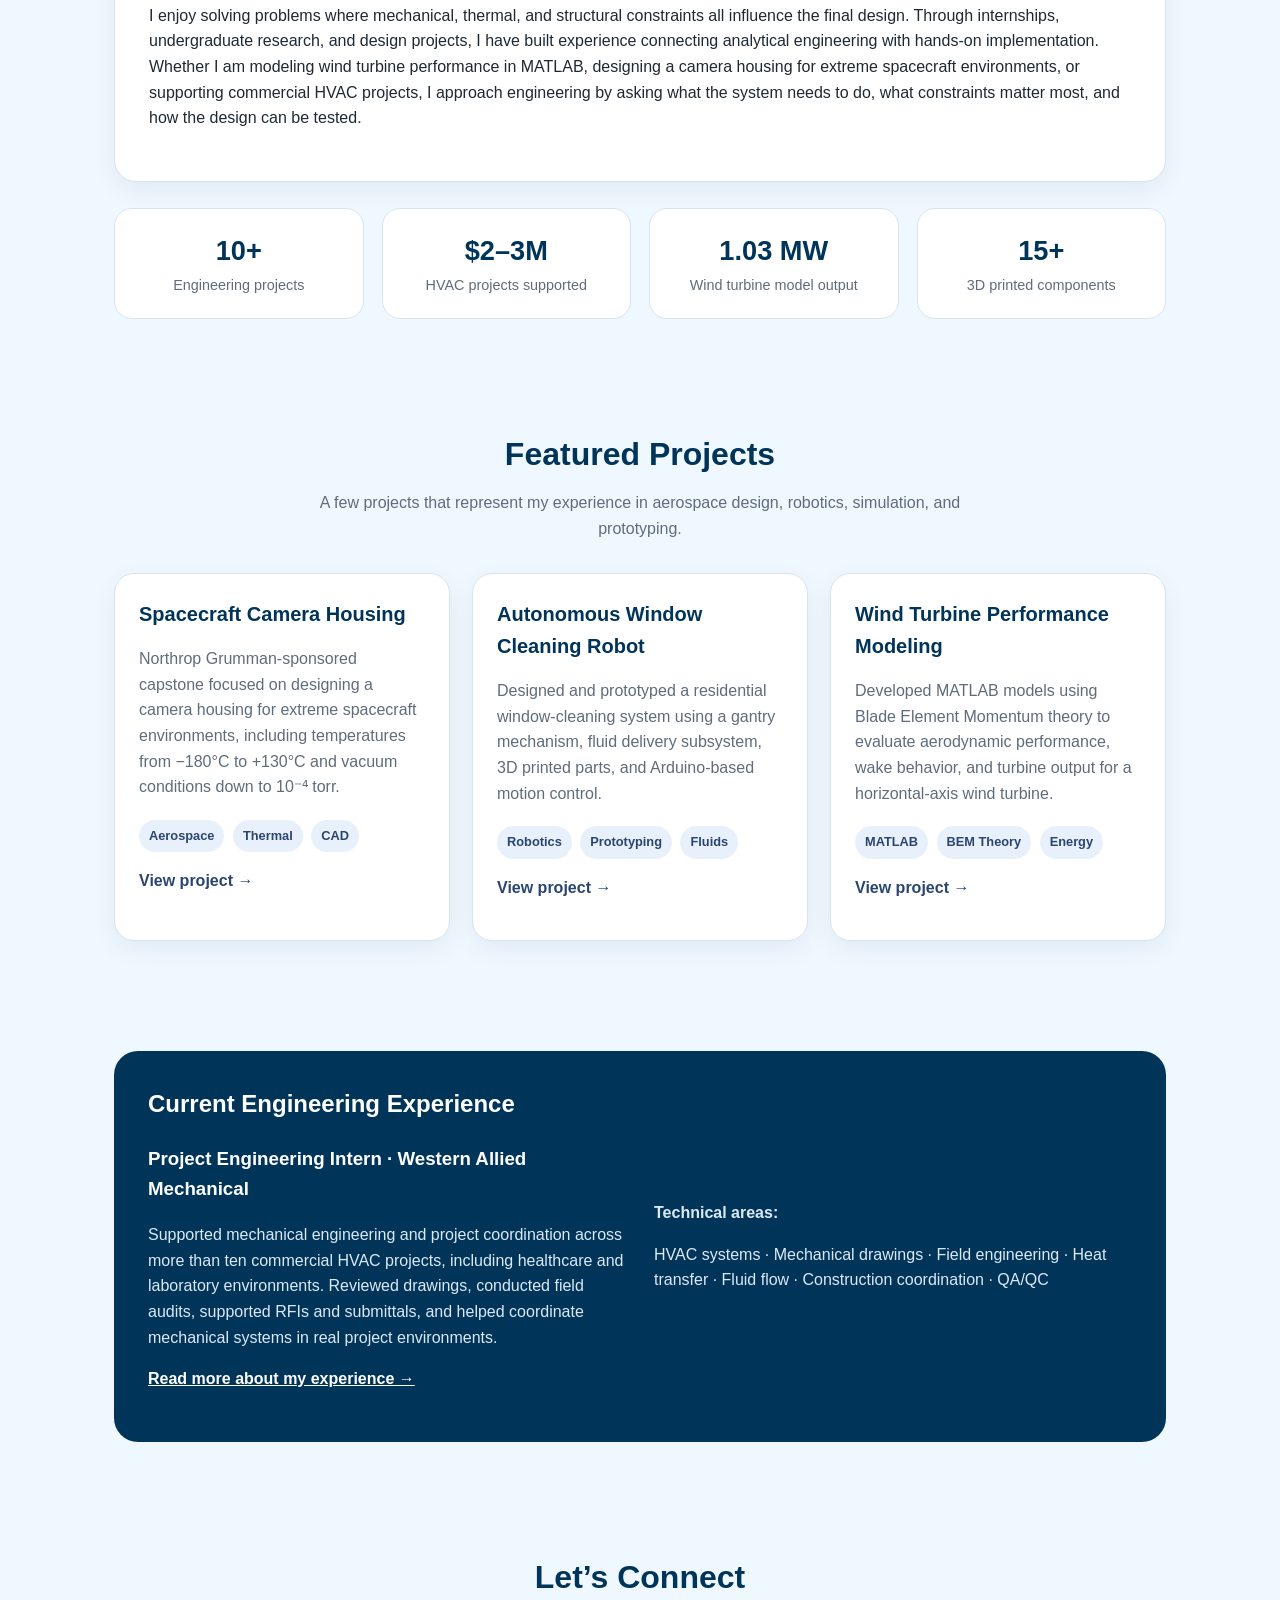
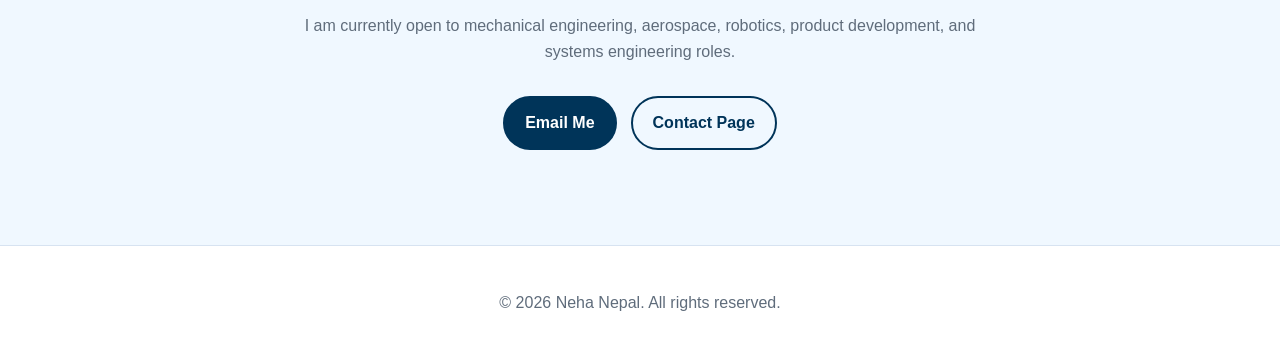
==== commit 45ee30e0: "Update index.html" ====
--- a/index.html
+++ b/index.html
@@ -352,10 +352,11 @@
       <nav>
         <ul>
           <li><a href="index.html">Home</a></li>
+                    <li><a href="about.html">About</a></li>
+
           <li><a href="projects.html">Projects</a></li>
           <li><a href="experience.html">Experience</a></li>
           <li><a href="skills.html">Technical Skills</a></li>
-          <li><a href="about.html">About</a></li>
           <li><a href="contact.html">Contact</a></li>
         </ul>
       </nav>
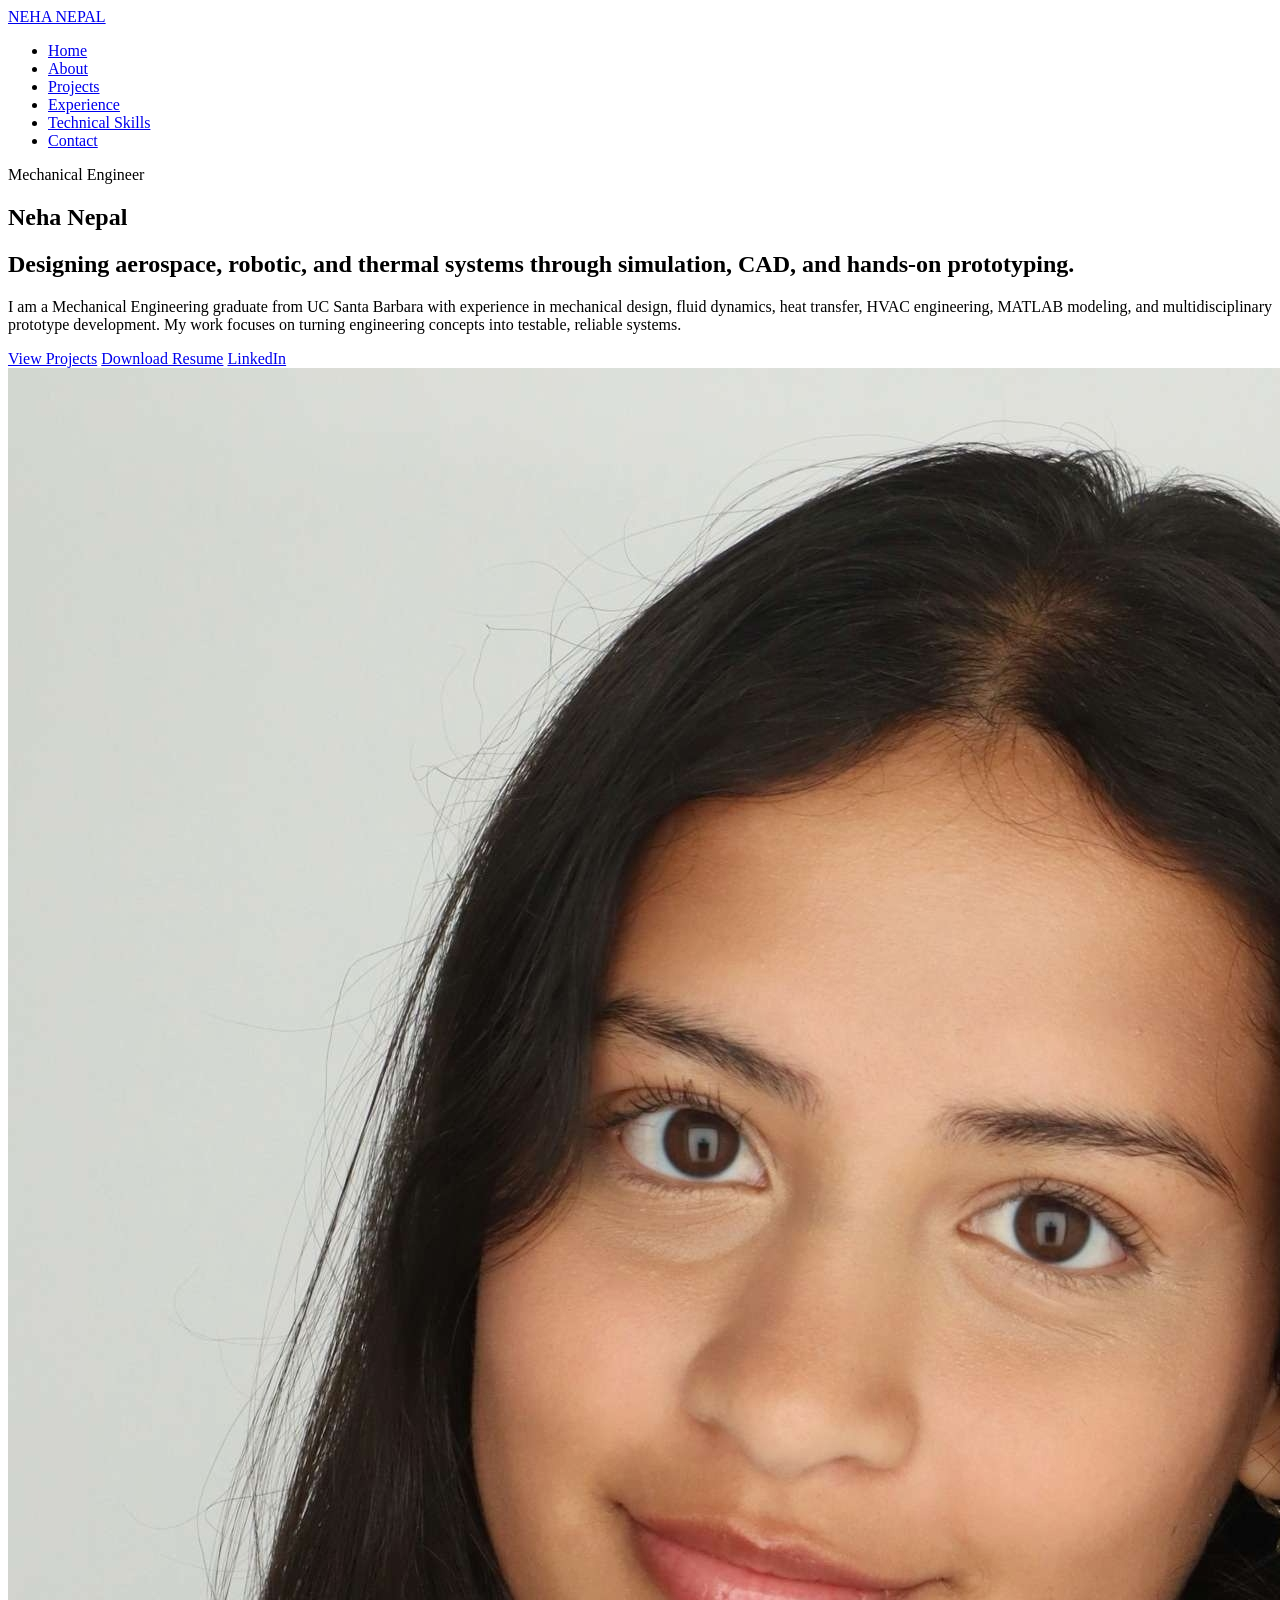
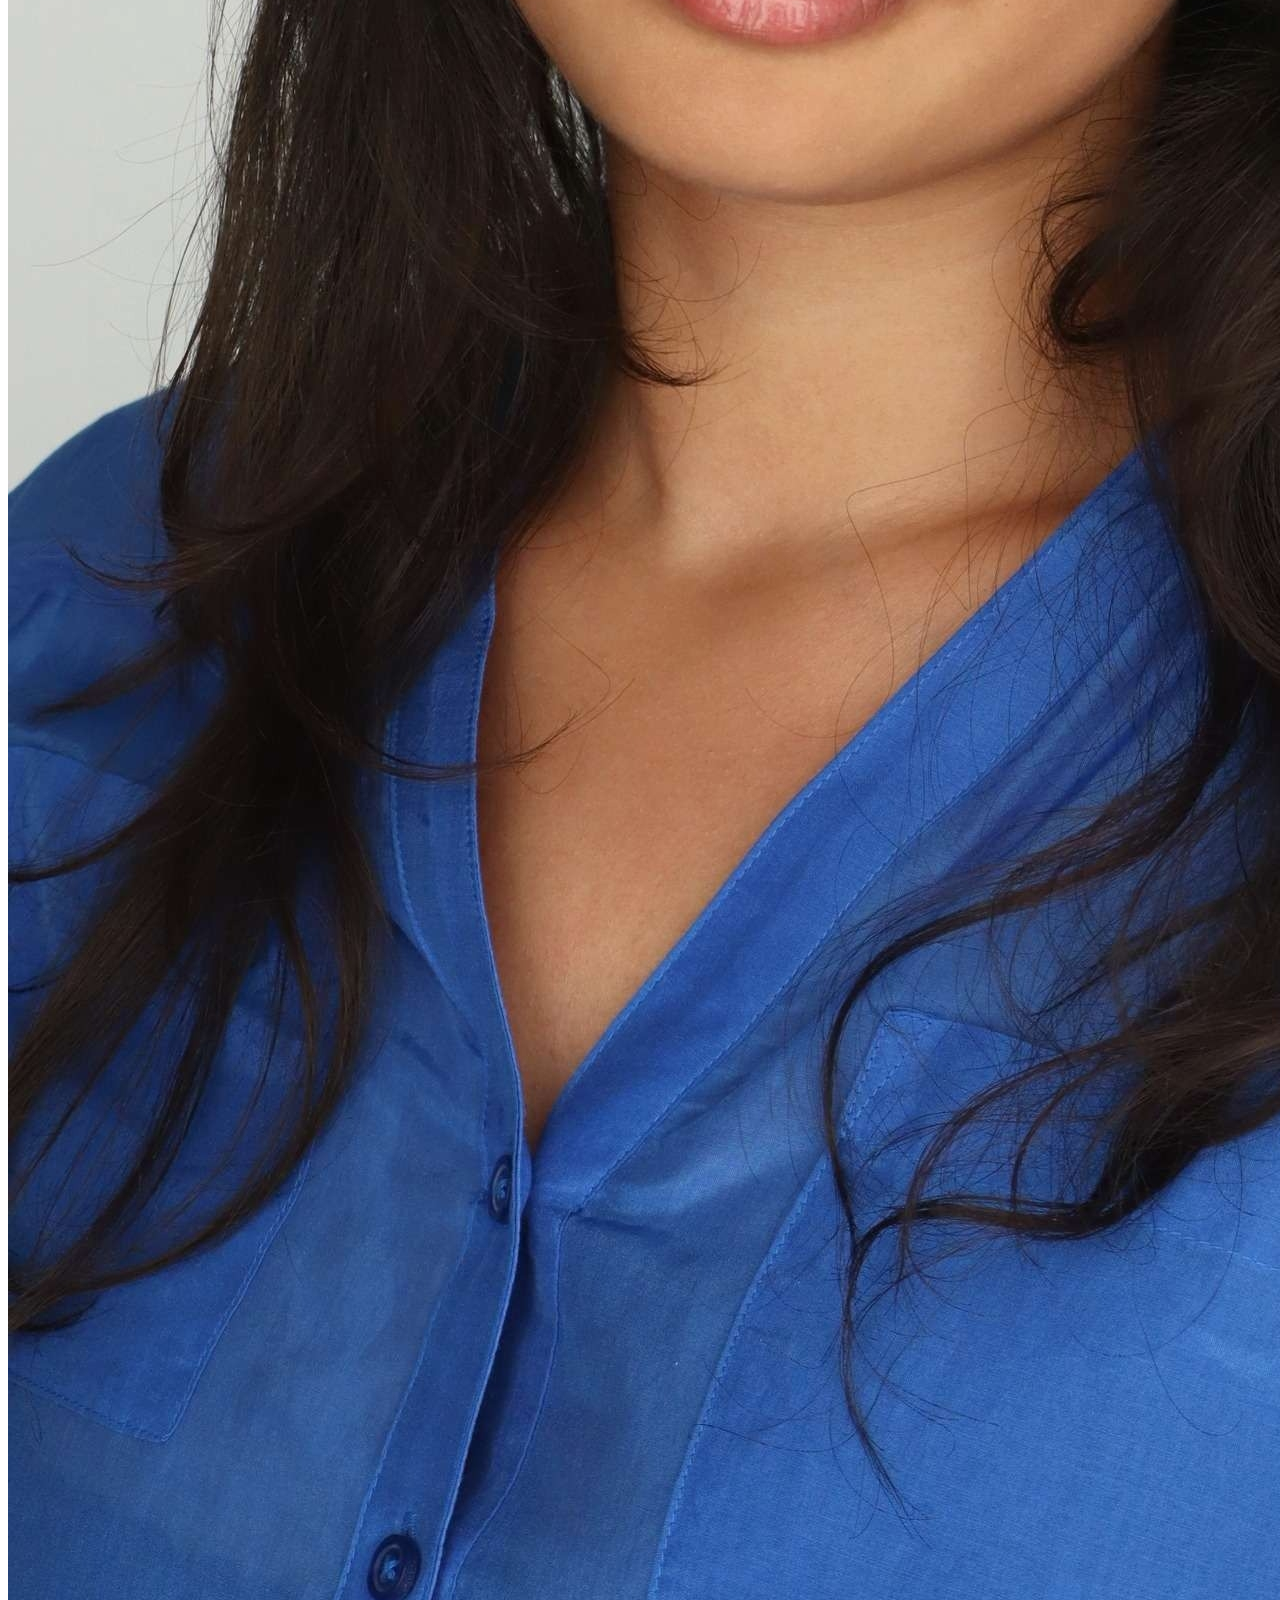
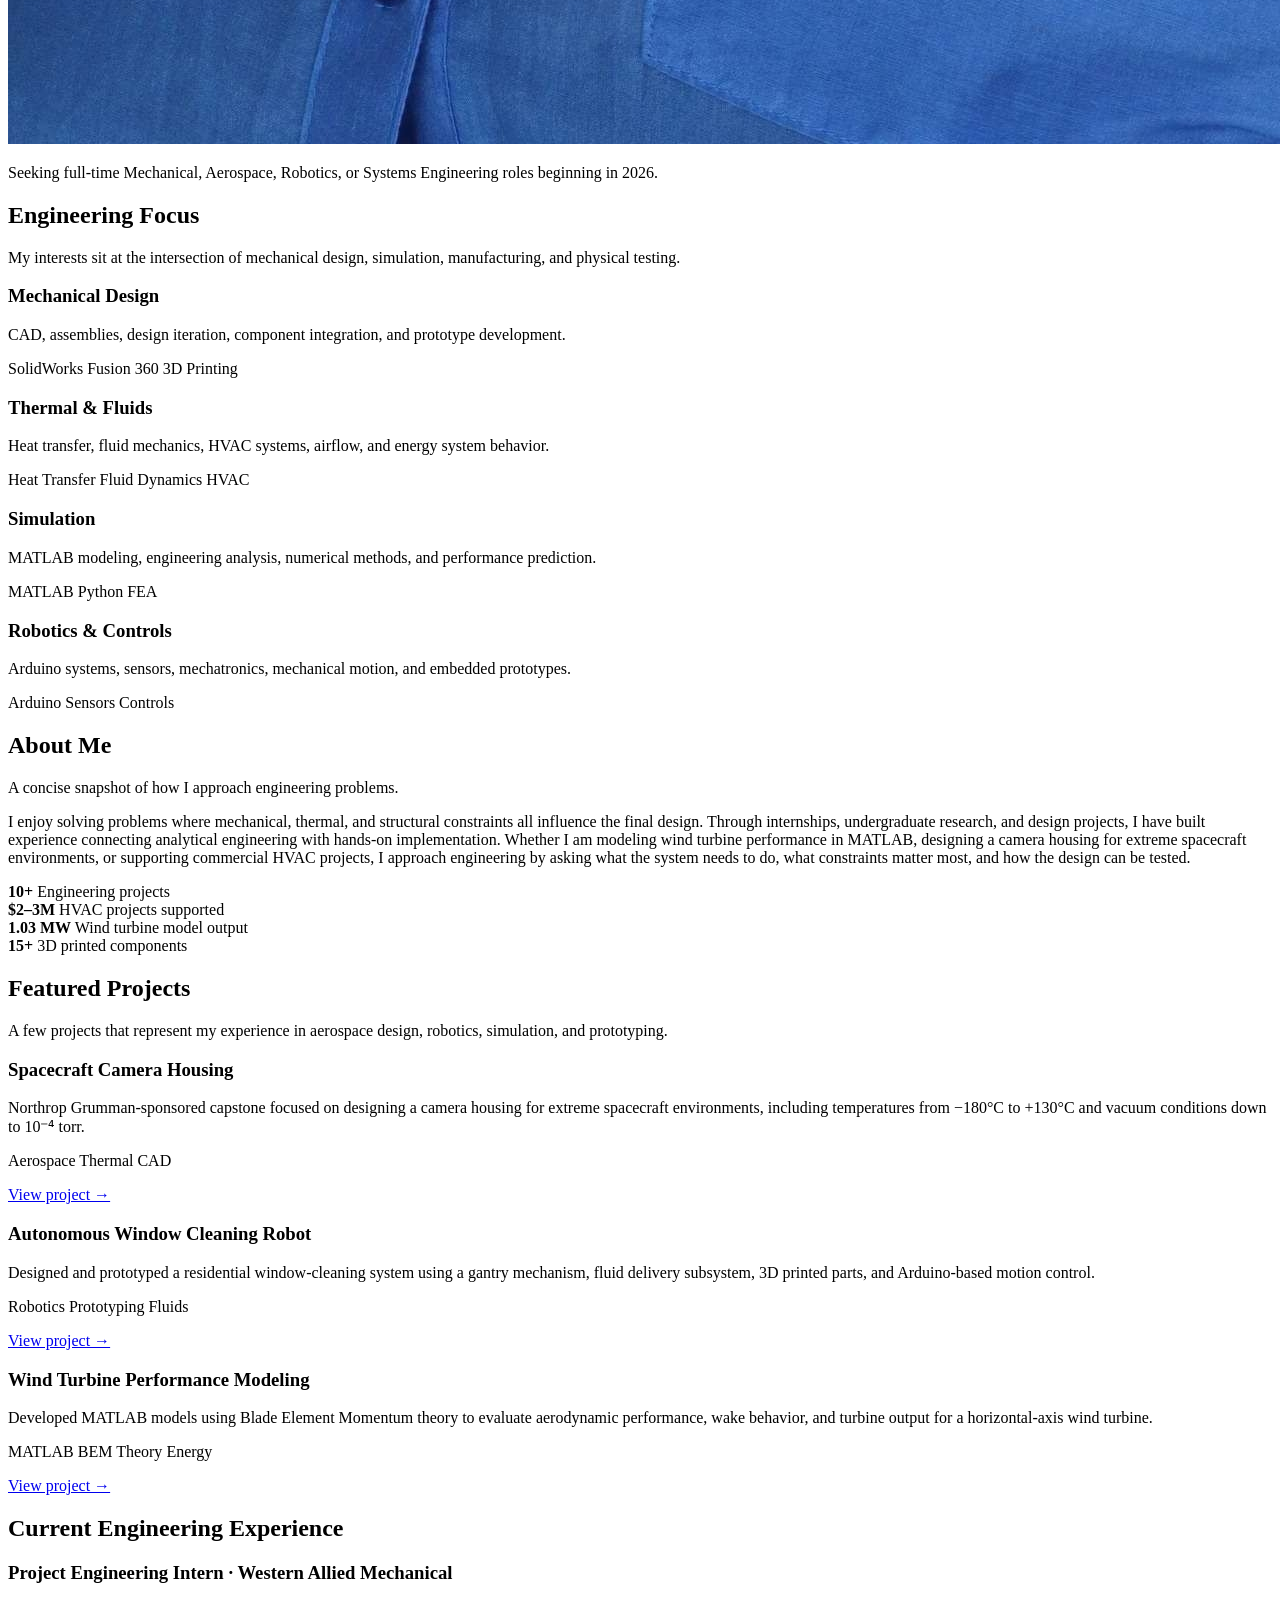
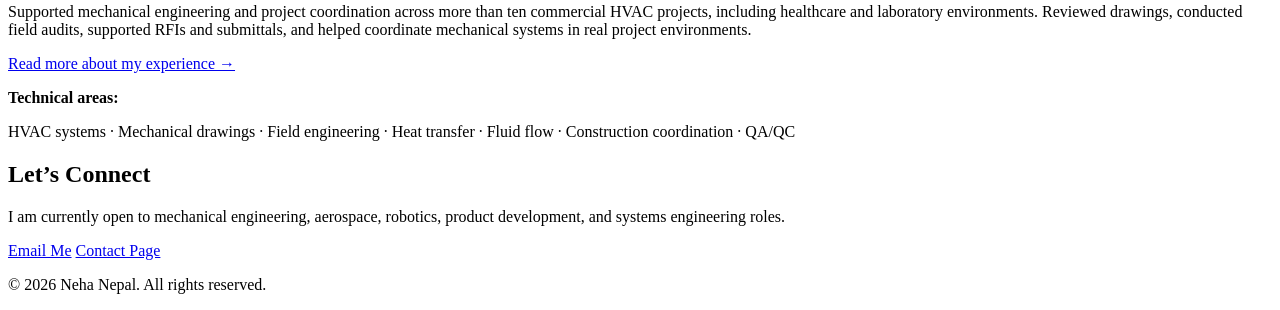
==== commit 7150aeb3: "Update index.html" ====
--- a/index.html
+++ b/index.html
@@ -4,345 +4,8 @@
   <meta charset="UTF-8" />
   <meta name="viewport" content="width=device-width, initial-scale=1.0" />
   <title>Neha Nepal | Mechanical Engineer</title>
-
-  <style>
-    :root {
-      --navy: #003459;
-      --blue: #2B4570;
-      --soft-blue: #f0f8ff;
-      --light-card: #ffffff;
-      --text: #1f2933;
-      --muted: #5f6c7b;
-      --accent: #7180AC;
-      --border: #d7e3f1;
-    }
-
-    * {
-      box-sizing: border-box;
-    }
-
-    body {
-      margin: 0;
-      font-family: Arial, Helvetica, sans-serif;
-      background: var(--soft-blue);
-      color: var(--text);
-      line-height: 1.6;
-    }
-
-    a {
-      color: var(--blue);
-      text-decoration: none;
-      font-weight: 600;
-    }
-
-    a:hover {
-      color: var(--accent);
-      text-decoration: underline;
-    }
-
-    header {
-      background: white;
-      border-bottom: 1px solid var(--border);
-      position: sticky;
-      top: 0;
-      z-index: 10;
-    }
-
-    .nav-container {
-      max-width: 1100px;
-      margin: 0 auto;
-      padding: 18px 24px;
-      display: flex;
-      justify-content: space-between;
-      align-items: center;
-      gap: 20px;
-    }
-
-    .logo {
-      font-size: 1.2rem;
-      font-weight: 800;
-      color: var(--navy);
-      letter-spacing: 0.04em;
-    }
-
-    nav ul {
-      list-style: none;
-      display: flex;
-      gap: 22px;
-      padding: 0;
-      margin: 0;
-      flex-wrap: wrap;
-    }
-
-    nav a {
-      font-size: 0.95rem;
-    }
-
-    .hero {
-      max-width: 1100px;
-      margin: 0 auto;
-      padding: 80px 24px 60px;
-      display: grid;
-      grid-template-columns: 1.2fr 0.8fr;
-      gap: 50px;
-      align-items: center;
-    }
-
-    .eyebrow {
-      color: var(--blue);
-      font-weight: 700;
-      text-transform: uppercase;
-      letter-spacing: 0.14em;
-      font-size: 0.85rem;
-      margin-bottom: 12px;
-    }
-
-    .hero h1 {
-      font-size: clamp(2.8rem, 7vw, 5.2rem);
-      line-height: 1;
-      margin: 0 0 18px;
-      color: var(--navy);
-    }
-
-    .hero h2 {
-      font-size: clamp(1.35rem, 3vw, 2rem);
-      line-height: 1.25;
-      margin: 0 0 20px;
-      color: var(--blue);
-      font-weight: 700;
-    }
-
-    .hero p {
-      font-size: 1.08rem;
-      color: var(--muted);
-      max-width: 650px;
-      margin-bottom: 28px;
-    }
-
-    .button-row {
-      display: flex;
-      gap: 14px;
-      flex-wrap: wrap;
-    }
-
-    .button {
-      display: inline-block;
-      padding: 12px 20px;
-      border-radius: 999px;
-      background: var(--navy);
-      color: white;
-      font-weight: 700;
-      border: 2px solid var(--navy);
-    }
-
-    .button:hover {
-      background: var(--blue);
-      color: white;
-      text-decoration: none;
-    }
-
-    .button.secondary {
-      background: transparent;
-      color: var(--navy);
-    }
-
-    .button.secondary:hover {
-      background: white;
-      color: var(--blue);
-    }
-
-    .hero-card {
-      background: white;
-      border: 1px solid var(--border);
-      border-radius: 24px;
-      padding: 24px;
-      box-shadow: 0 12px 35px rgba(0, 52, 89, 0.10);
-      text-align: center;
-    }
-
-    .hero-card img {
-      width: 100%;
-      max-width: 340px;
-      border-radius: 18px;
-      display: block;
-      margin: 0 auto 18px;
-    }
-
-    .hero-card p {
-      margin: 0;
-      font-size: 0.95rem;
-      color: var(--muted);
-    }
-
-    section {
-      max-width: 1100px;
-      margin: 0 auto;
-      padding: 55px 24px;
-    }
-
-    .section-heading {
-      text-align: center;
-      margin-bottom: 32px;
-    }
-
-    .section-heading h2 {
-      color: var(--navy);
-      font-size: 2rem;
-      margin: 0 0 10px;
-    }
-
-    .section-heading p {
-      color: var(--muted);
-      max-width: 700px;
-      margin: 0 auto;
-    }
-
-    .about-box {
-      background: white;
-      border: 1px solid var(--border);
-      border-radius: 22px;
-      padding: 34px;
-      box-shadow: 0 8px 24px rgba(0, 52, 89, 0.07);
-    }
-
-    .grid {
-      display: grid;
-      gap: 22px;
-    }
-
-    .focus-grid {
-      grid-template-columns: repeat(4, 1fr);
-    }
-
-    .project-grid {
-      grid-template-columns: repeat(3, 1fr);
-    }
-
-    .card {
-      background: white;
-      border: 1px solid var(--border);
-      border-radius: 20px;
-      padding: 24px;
-      box-shadow: 0 8px 24px rgba(0, 52, 89, 0.07);
-    }
-
-    .card h3 {
-      color: var(--navy);
-      margin-top: 0;
-      margin-bottom: 10px;
-      font-size: 1.25rem;
-    }
-
-    .card p {
-      color: var(--muted);
-      margin-bottom: 16px;
-    }
-
-    .tag {
-      display: inline-block;
-      font-size: 0.8rem;
-      background: #e8f1fb;
-      color: var(--blue);
-      padding: 6px 10px;
-      border-radius: 999px;
-      margin: 4px 4px 0 0;
-      font-weight: 700;
-    }
-
-    .stats {
-      display: grid;
-      grid-template-columns: repeat(4, 1fr);
-      gap: 18px;
-      margin-top: 26px;
-    }
-
-    .stat {
-      background: white;
-      border: 1px solid var(--border);
-      border-radius: 18px;
-      padding: 20px;
-      text-align: center;
-    }
-
-    .stat strong {
-      display: block;
-      font-size: 1.7rem;
-      color: var(--navy);
-    }
-
-    .stat span {
-      color: var(--muted);
-      font-size: 0.9rem;
-    }
-
-    .experience-highlight {
-      background: var(--navy);
-      color: white;
-      border-radius: 24px;
-      padding: 34px;
-      display: grid;
-      grid-template-columns: 1fr 1fr;
-      gap: 28px;
-      align-items: center;
-    }
-
-    .experience-highlight h2,
-    .experience-highlight h3 {
-      color: white;
-      margin-top: 0;
-    }
-
-    .experience-highlight p {
-      color: #dce9f5;
-    }
-
-    .experience-highlight a {
-      color: white;
-      text-decoration: underline;
-    }
-
-    footer {
-      background: white;
-      border-top: 1px solid var(--border);
-      text-align: center;
-      padding: 28px 20px;
-      color: var(--muted);
-      margin-top: 40px;
-    }
-
-    @media (max-width: 850px) {
-      .hero,
-      .experience-highlight {
-        grid-template-columns: 1fr;
-      }
-
-      .focus-grid,
-      .project-grid,
-      .stats {
-        grid-template-columns: 1fr 1fr;
-      }
-
-      .nav-container {
-        flex-direction: column;
-      }
-    }
-
-    @media (max-width: 560px) {
-      .focus-grid,
-      .project-grid,
-      .stats {
-        grid-template-columns: 1fr;
-      }
-
-      nav ul {
-        justify-content: center;
-      }
-
-      .hero {
-        padding-top: 50px;
-      }
-    }
-  </style>
+<link rel="stylesheet" href="styles.css">
+  
 </head>
 
 <body>
@@ -377,7 +40,7 @@
 
         <div class="button-row">
           <a class="button" href="projects.html">View Projects</a>
-          <a class="button secondary" href="RESUME (1) - Google Docs.pdf" target="_blank">Download Resume</a>
+          <a class="button secondary" href="Neha Nepal Res- Google Docs.pdf" target="_blank">Download Resume</a>
           <a class="button secondary" href="https://www.linkedin.com/in/nehanepal/" target="_blank">LinkedIn</a>
         </div>
       </div>
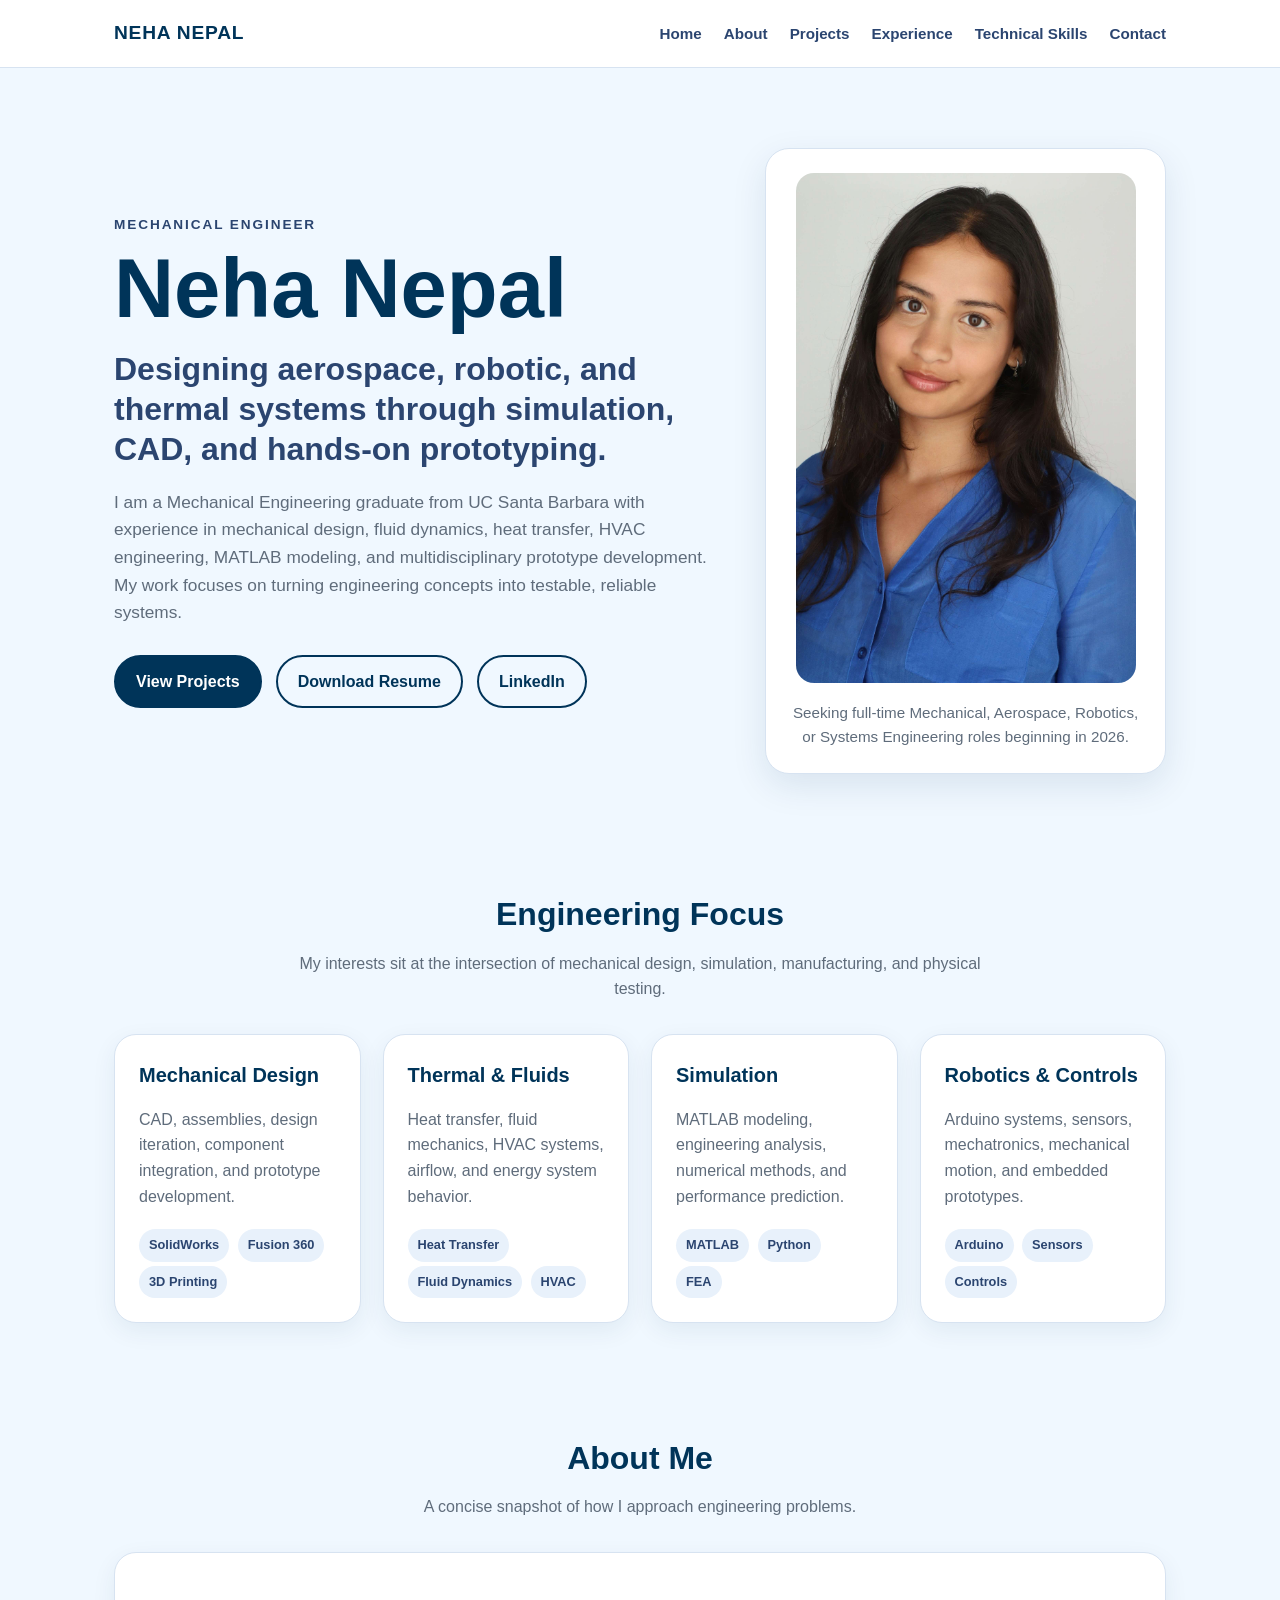
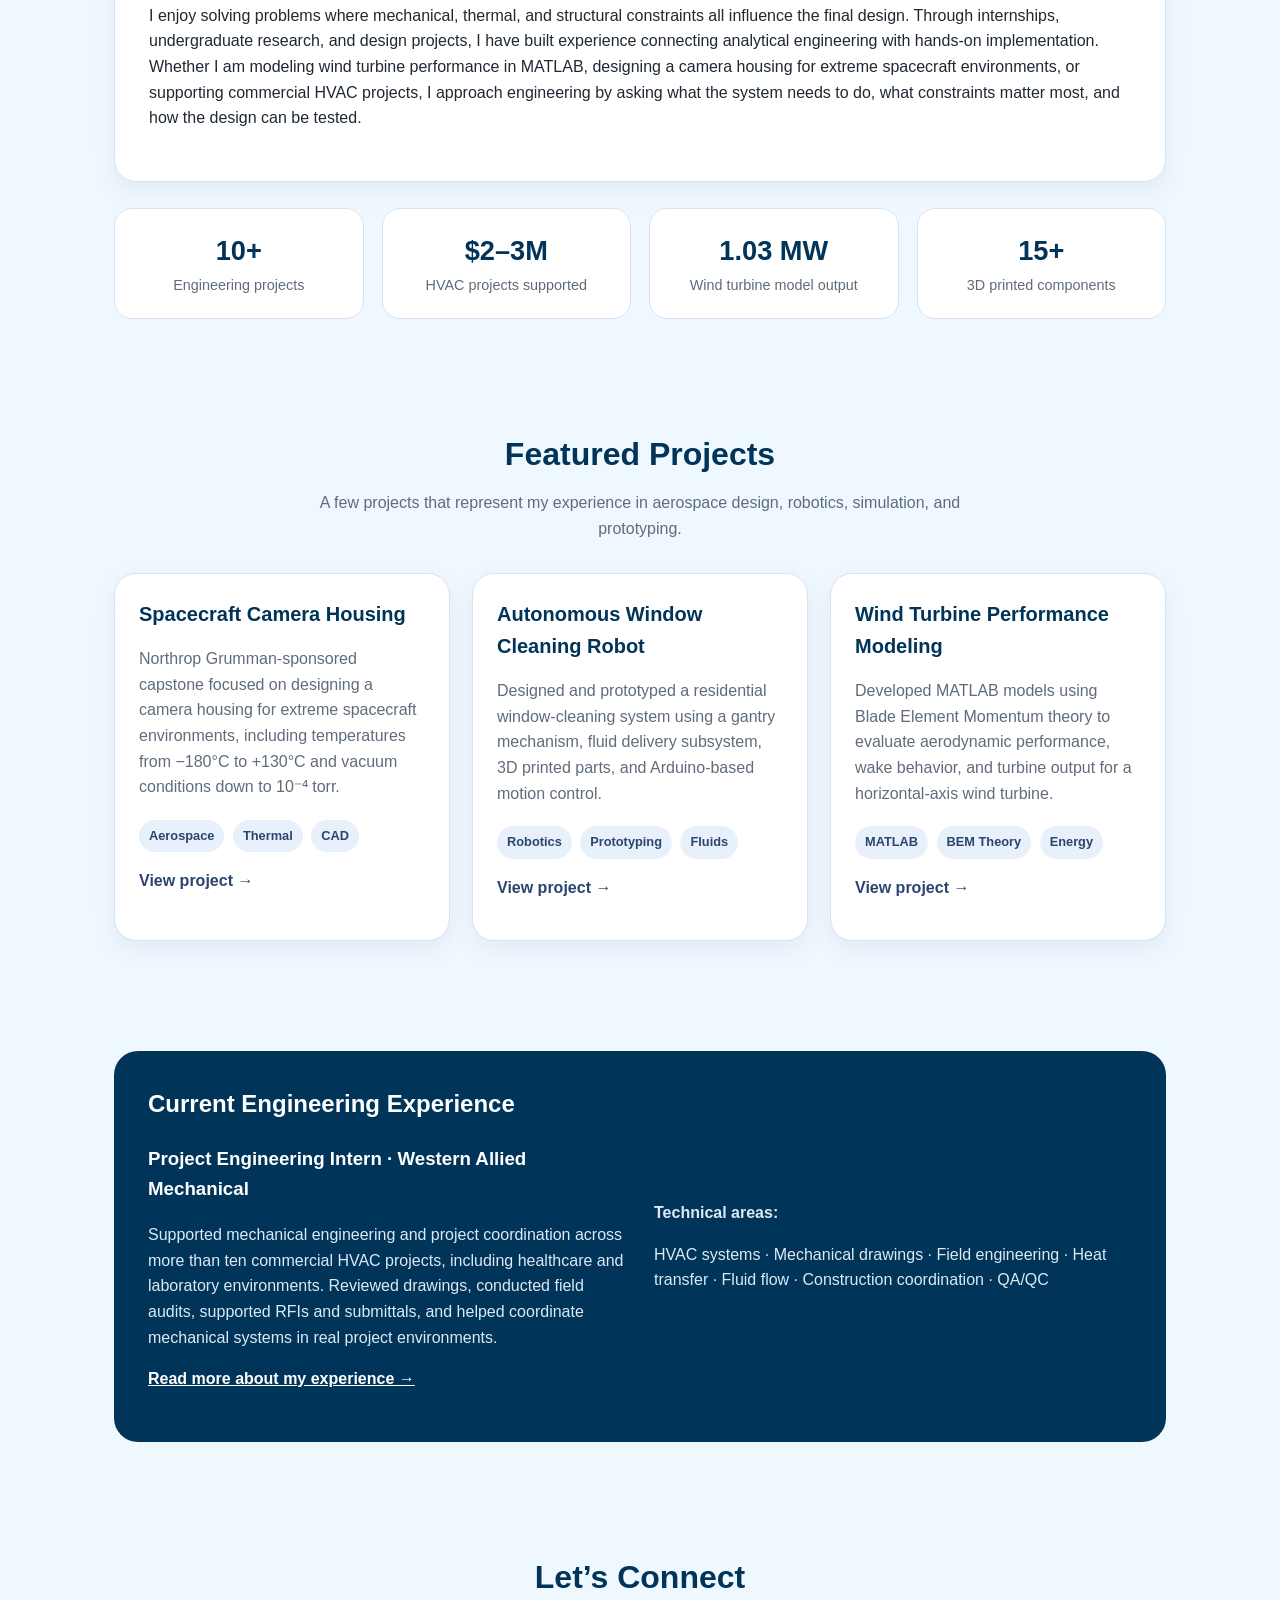
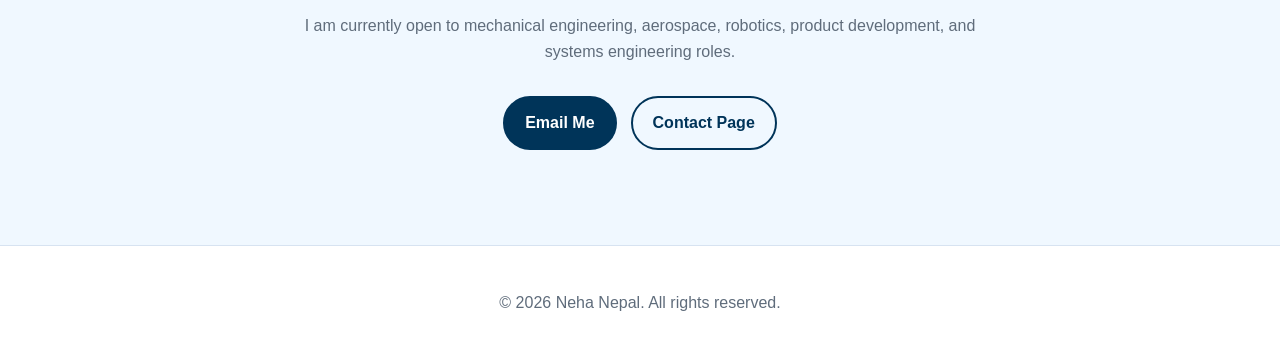
==== commit 36f87dee: "Update index.html" ====
--- a/index.html
+++ b/index.html
@@ -5,7 +5,213 @@
   <meta name="viewport" content="width=device-width, initial-scale=1.0" />
   <title>Neha Nepal | Mechanical Engineer</title>
 <link rel="stylesheet" href="styles.css">
-  
+  <style>
+.hero {
+  max-width: 1100px;
+  margin: 0 auto;
+  padding: 80px 24px 60px;
+  display: grid;
+  grid-template-columns: 1.2fr 0.8fr;
+  gap: 50px;
+  align-items: center;
+}
+
+.hero h1 {
+  font-size: clamp(2.8rem, 7vw, 5.2rem);
+  line-height: 1;
+  margin: 0 0 18px;
+  color: var(--navy);
+}
+
+.hero h2 {
+  font-size: clamp(1.35rem, 3vw, 2rem);
+  line-height: 1.25;
+  margin: 0 0 20px;
+  color: var(--blue);
+}
+
+.hero p {
+  font-size: 1.08rem;
+  color: var(--muted);
+  max-width: 650px;
+  margin-bottom: 28px;
+}
+
+.eyebrow {
+  color: var(--blue);
+  font-weight: 700;
+  text-transform: uppercase;
+  letter-spacing: 0.14em;
+  font-size: 0.85rem;
+  margin-bottom: 12px;
+}
+
+.button-row {
+  display: flex;
+  gap: 14px;
+  flex-wrap: wrap;
+}
+
+.hero-card {
+  background: white;
+  border: 1px solid var(--border);
+  border-radius: 24px;
+  padding: 24px;
+  box-shadow: 0 12px 35px rgba(0, 52, 89, 0.10);
+  text-align: center;
+}
+
+.hero-card img {
+  width: 100%;
+  max-width: 340px;
+  border-radius: 18px;
+  display: block;
+  margin: 0 auto 18px;
+}
+
+.hero-card p {
+  margin: 0;
+  font-size: 0.95rem;
+  color: var(--muted);
+}
+
+section {
+  max-width: 1100px;
+  margin: 0 auto;
+  padding: 55px 24px;
+}
+
+.section-heading {
+  text-align: center;
+  margin-bottom: 32px;
+}
+
+.section-heading h2 {
+  color: var(--navy);
+  font-size: 2rem;
+  margin: 0 0 10px;
+}
+
+.section-heading p {
+  color: var(--muted);
+  max-width: 700px;
+  margin: 0 auto;
+}
+
+.about-box {
+  padding: 34px;
+}
+
+.grid {
+  display: grid;
+  gap: 22px;
+}
+
+.focus-grid {
+  grid-template-columns: repeat(4, 1fr);
+}
+
+.project-grid {
+  grid-template-columns: repeat(3, 1fr);
+}
+
+.card {
+  padding: 24px;
+}
+
+.card h3 {
+  color: var(--navy);
+  margin-top: 0;
+  margin-bottom: 10px;
+  font-size: 1.25rem;
+}
+
+.card p {
+  color: var(--muted);
+}
+
+.stats {
+  display: grid;
+  grid-template-columns: repeat(4, 1fr);
+  gap: 18px;
+  margin-top: 26px;
+}
+
+.stat {
+  background: white;
+  border: 1px solid var(--border);
+  border-radius: 18px;
+  padding: 20px;
+  text-align: center;
+}
+
+.stat strong {
+  display: block;
+  font-size: 1.7rem;
+  color: var(--navy);
+}
+
+.stat span {
+  color: var(--muted);
+  font-size: 0.9rem;
+}
+
+.experience-highlight {
+  background: var(--navy);
+  color: white;
+  border-radius: 24px;
+  padding: 34px;
+  display: grid;
+  grid-template-columns: 1fr 1fr;
+  gap: 28px;
+  align-items: center;
+}
+
+.experience-highlight h2,
+.experience-highlight h3 {
+  color: white;
+  margin-top: 0;
+}
+
+.experience-highlight p {
+  color: #dce9f5;
+}
+
+.experience-highlight a {
+  color: white;
+  text-decoration: underline;
+}
+
+@media (max-width: 850px) {
+  .hero,
+  .experience-highlight {
+    grid-template-columns: 1fr;
+    text-align: center;
+  }
+
+  .focus-grid,
+  .project-grid,
+  .stats {
+    grid-template-columns: 1fr 1fr;
+  }
+
+  .button-row {
+    justify-content: center;
+  }
+}
+
+@media (max-width: 560px) {
+  .focus-grid,
+  .project-grid,
+  .stats {
+    grid-template-columns: 1fr;
+  }
+
+  .hero {
+    padding-top: 50px;
+  }
+}
+</style>
 </head>
 
 <body>
--- a/styles.css
+++ b/styles.css
@@ -0,0 +1,137 @@
+:root {
+  --navy: #003459;
+  --blue: #2B4570;
+  --soft-blue: #f0f8ff;
+  --text: #1f2933;
+  --muted: #5f6c7b;
+  --accent: #7180AC;
+  --border: #d7e3f1;
+}
+
+* {
+  box-sizing: border-box;
+}
+
+body {
+  margin: 0;
+  font-family: Arial, Helvetica, sans-serif;
+  background: var(--soft-blue);
+  color: var(--text);
+  line-height: 1.6;
+}
+
+a {
+  color: var(--blue);
+  text-decoration: none;
+  font-weight: 700;
+}
+
+a:hover {
+  color: var(--accent);
+  text-decoration: none;
+}
+
+header {
+  background: white;
+  border-bottom: 1px solid var(--border);
+  position: sticky;
+  top: 0;
+  z-index: 1000;
+}
+
+.nav-container {
+  max-width: 1100px;
+  margin: 0 auto;
+  padding: 18px 24px;
+  display: flex;
+  justify-content: space-between;
+  align-items: center;
+  gap: 20px;
+}
+
+.logo {
+  font-size: 1.2rem;
+  font-weight: 800;
+  color: var(--navy);
+  letter-spacing: 0.04em;
+}
+
+nav ul {
+  list-style: none;
+  display: flex;
+  gap: 22px;
+  padding: 0;
+  margin: 0;
+  flex-wrap: wrap;
+}
+
+nav a {
+  font-size: 0.95rem;
+}
+
+.button {
+  display: inline-block;
+  padding: 12px 20px;
+  border-radius: 999px;
+  background: var(--navy);
+  color: white;
+  font-weight: 700;
+  border: 2px solid var(--navy);
+}
+
+.button:hover {
+  background: var(--blue);
+  color: white;
+}
+
+.button.secondary {
+  background: transparent;
+  color: var(--navy);
+}
+
+.button.secondary:hover {
+  background: white;
+  color: var(--blue);
+}
+
+.card,
+.section,
+.block,
+.about-box,
+.interests-card {
+  background: white;
+  border: 1px solid var(--border);
+  border-radius: 22px;
+  box-shadow: 0 8px 24px rgba(0, 52, 89, 0.07);
+}
+
+.tag,
+.badge {
+  display: inline-block;
+  font-size: 0.8rem;
+  background: #e8f1fb;
+  color: var(--blue);
+  padding: 6px 10px;
+  border-radius: 999px;
+  margin: 4px 4px 0 0;
+  font-weight: 700;
+}
+
+footer {
+  background: white;
+  border-top: 1px solid var(--border);
+  text-align: center;
+  padding: 28px 20px;
+  color: var(--muted);
+  margin-top: 40px;
+}
+
+@media (max-width: 850px) {
+  .nav-container {
+    flex-direction: column;
+  }
+
+  nav ul {
+    justify-content: center;
+  }
+}
